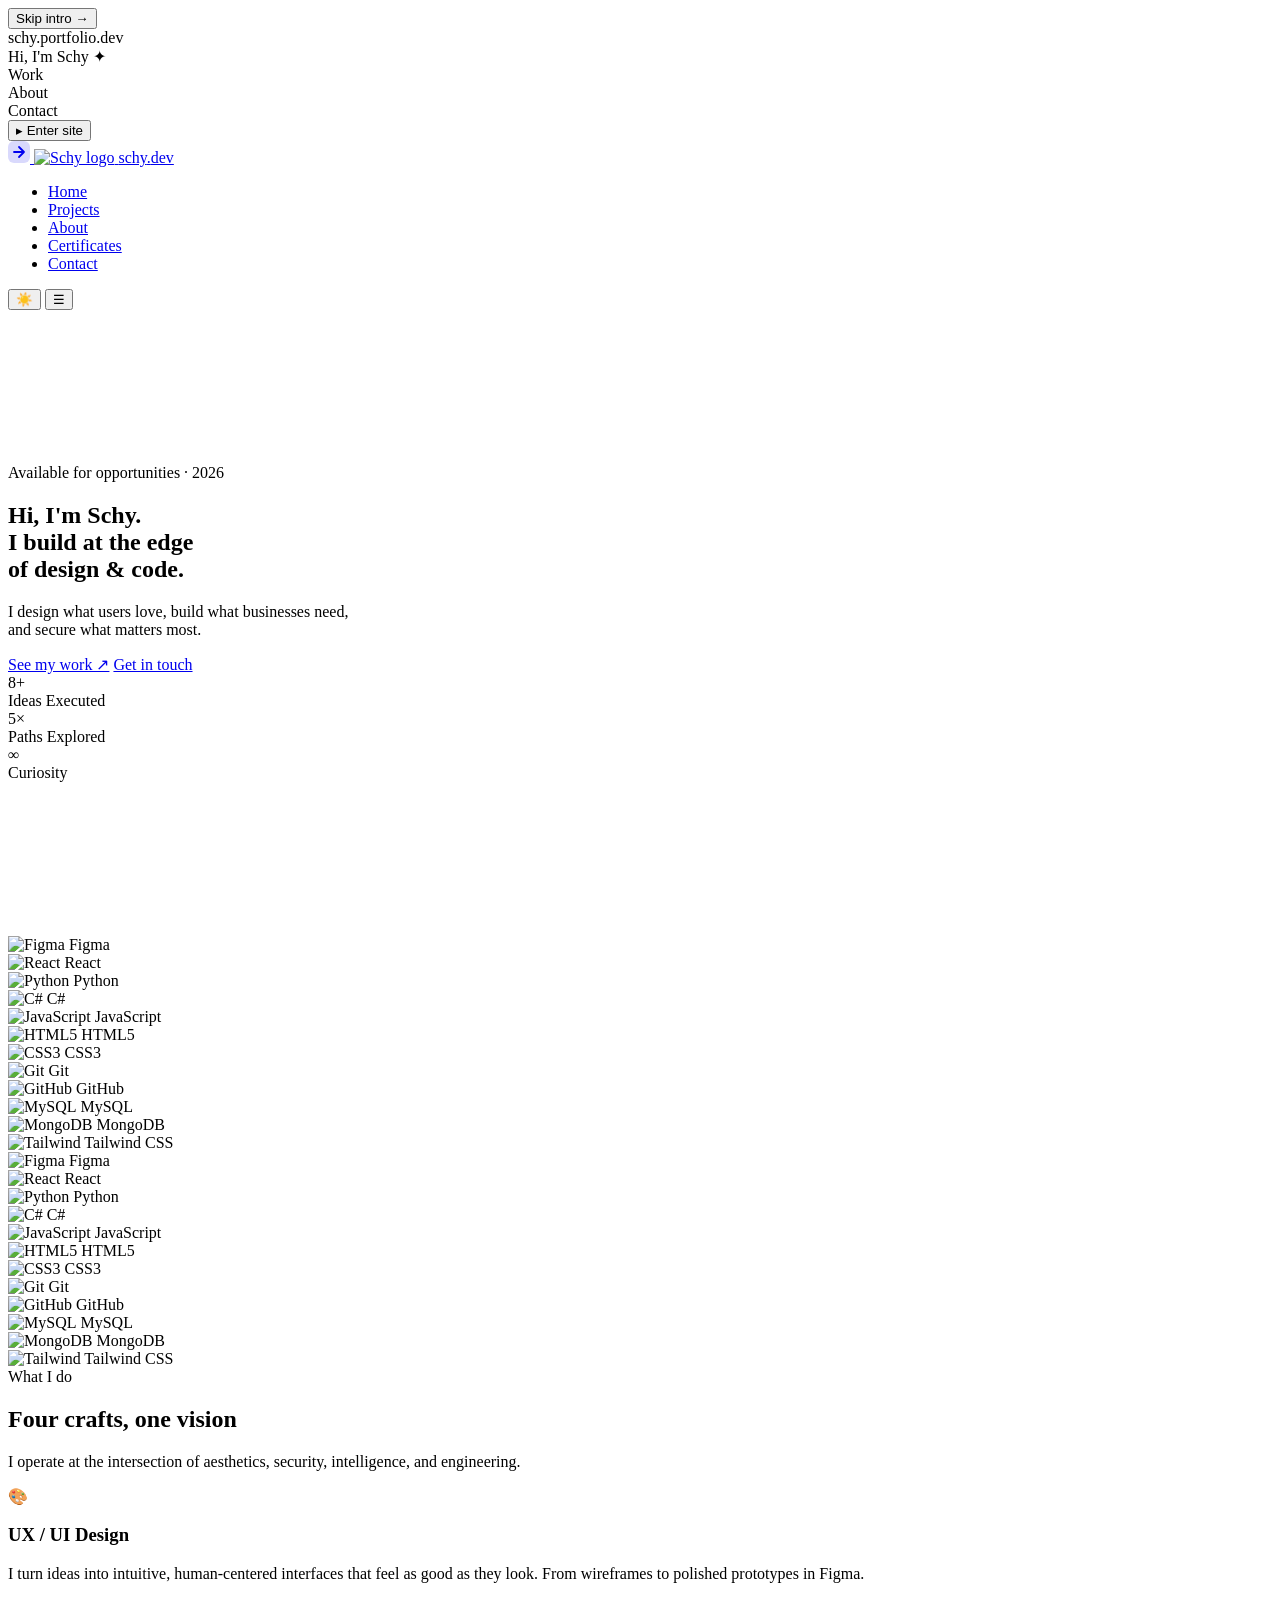
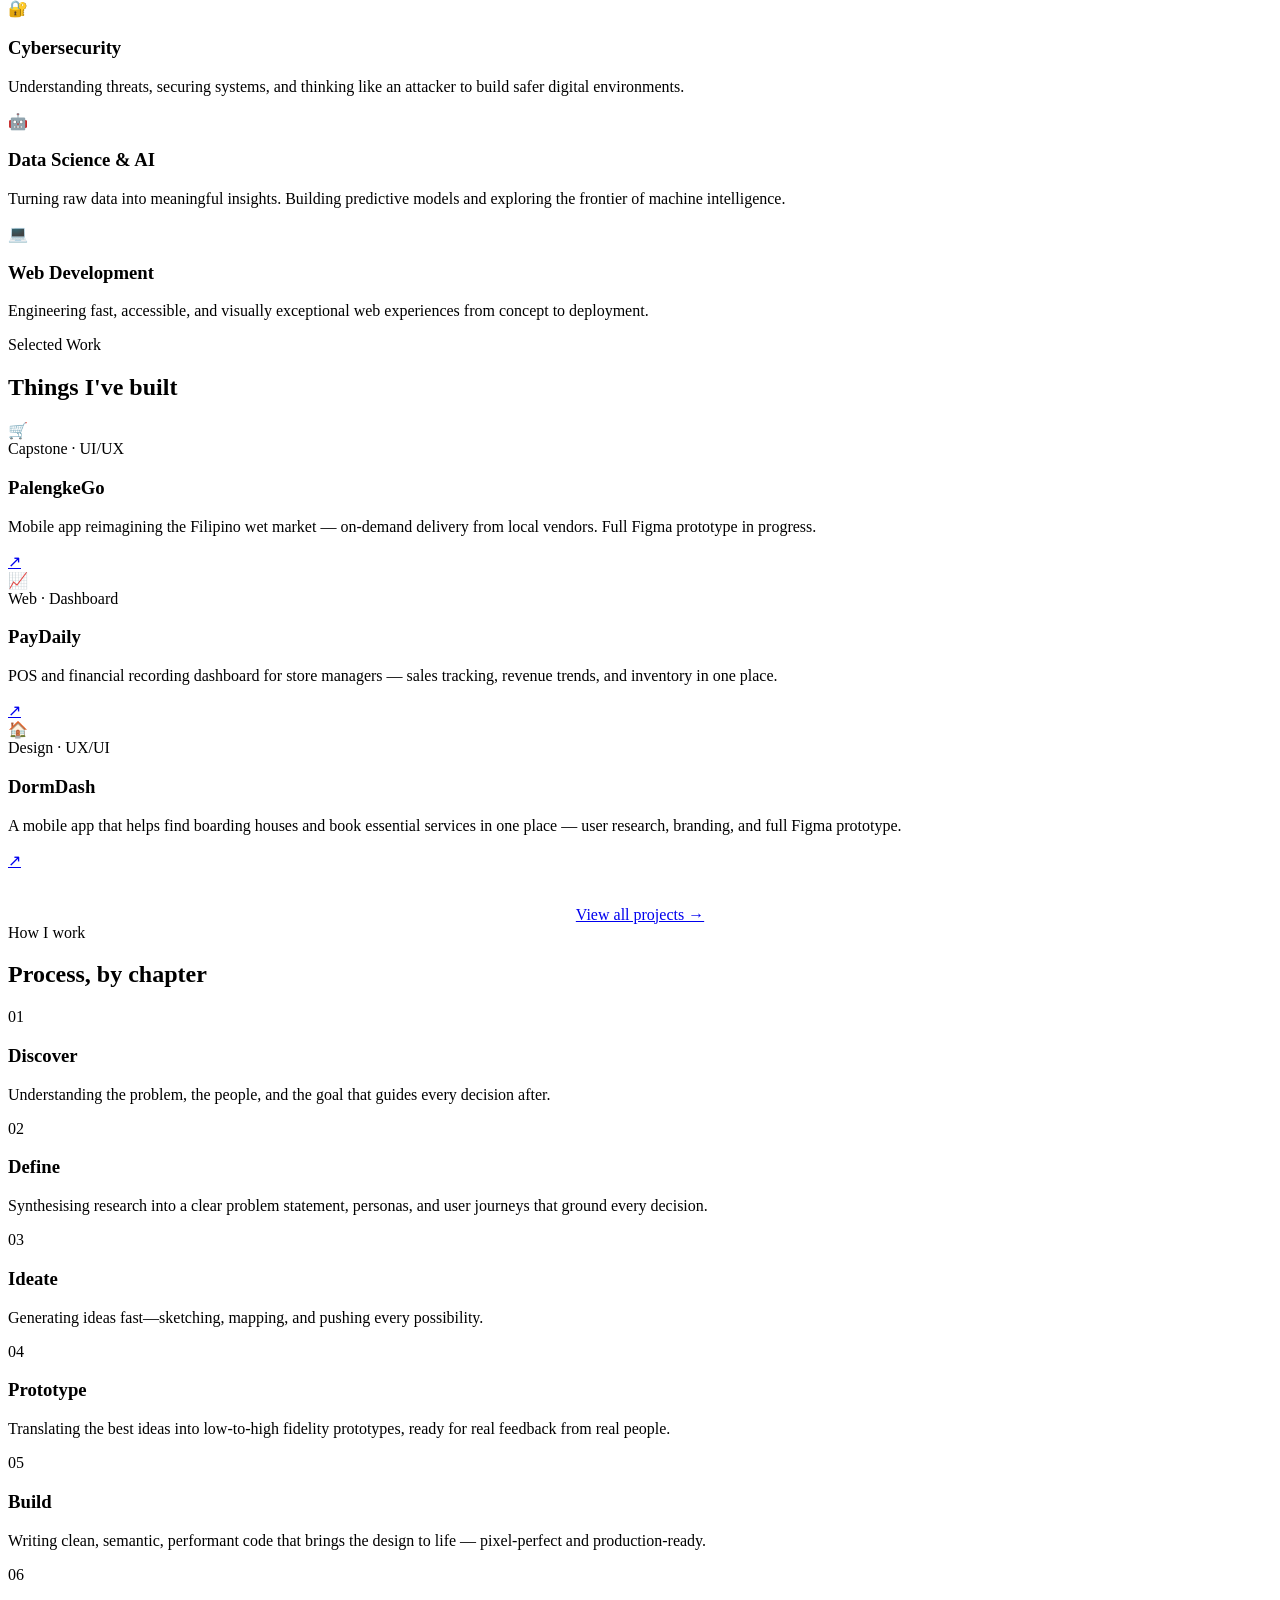
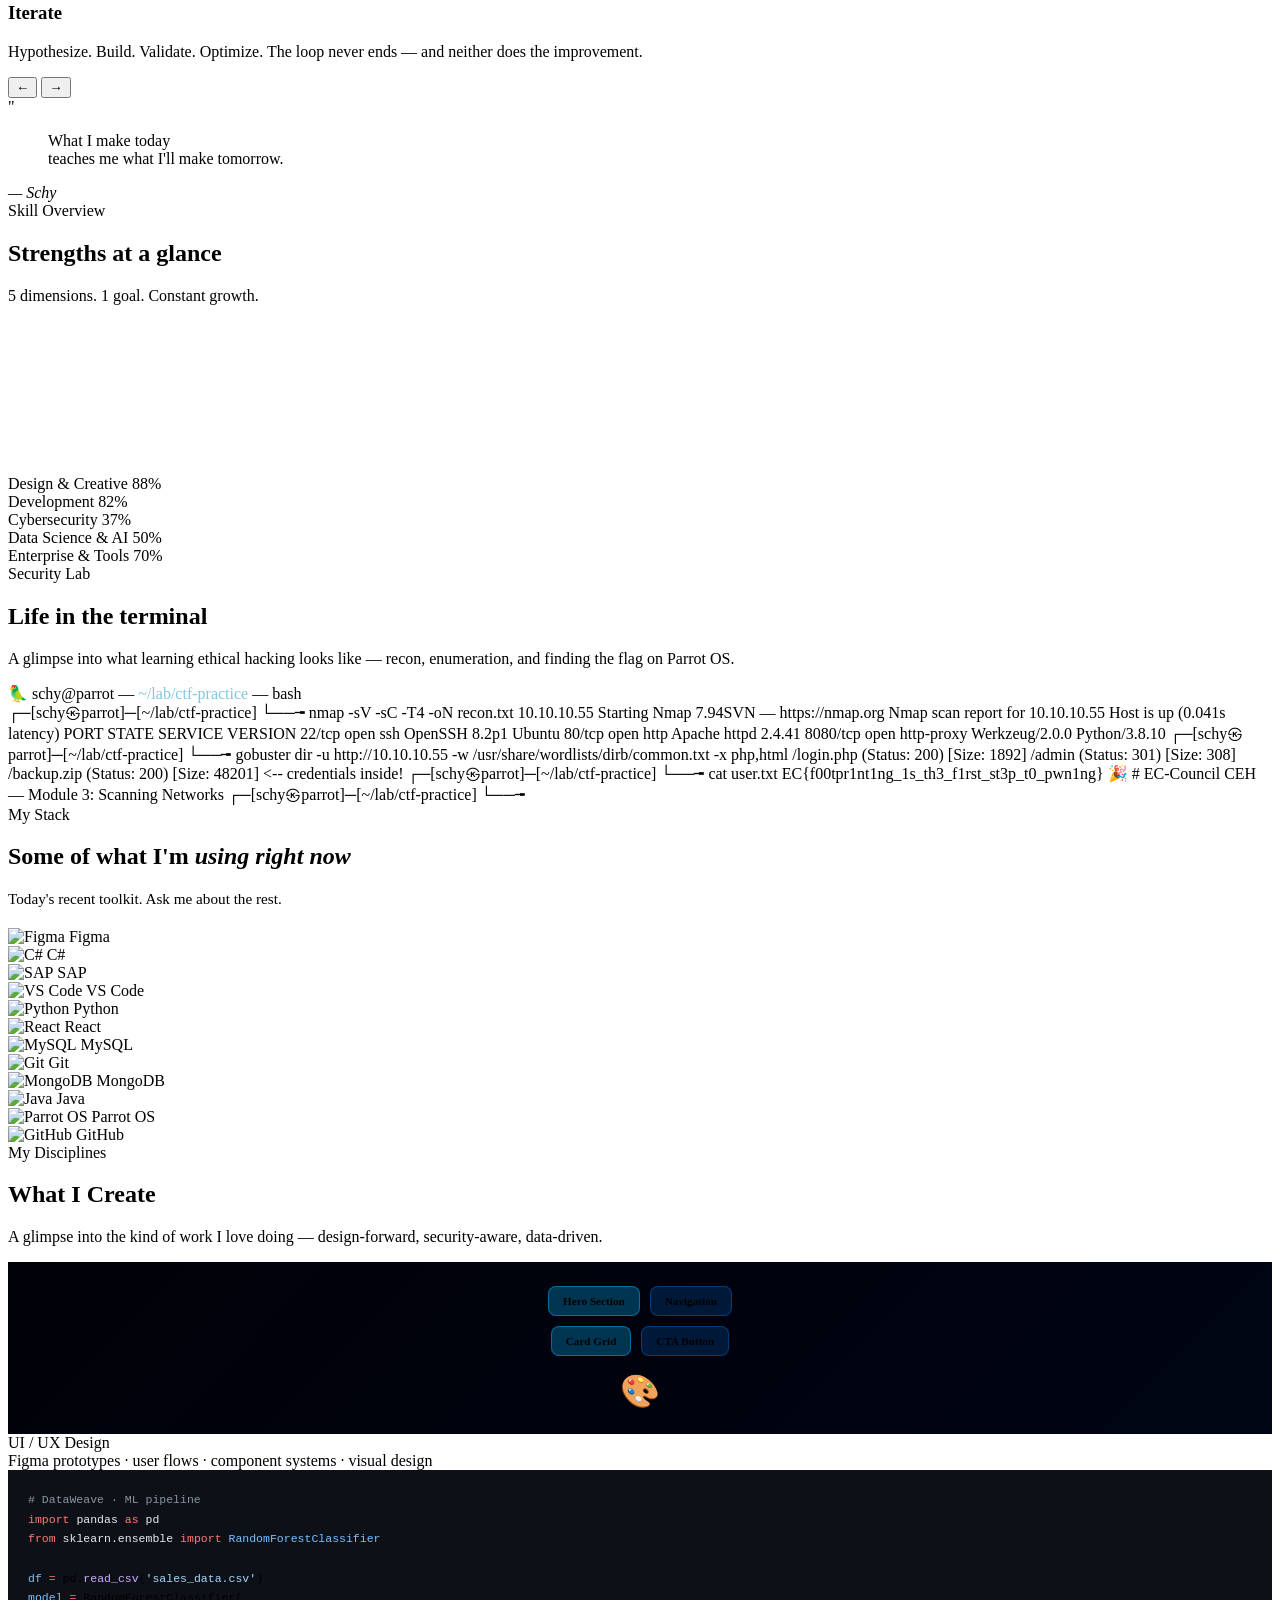
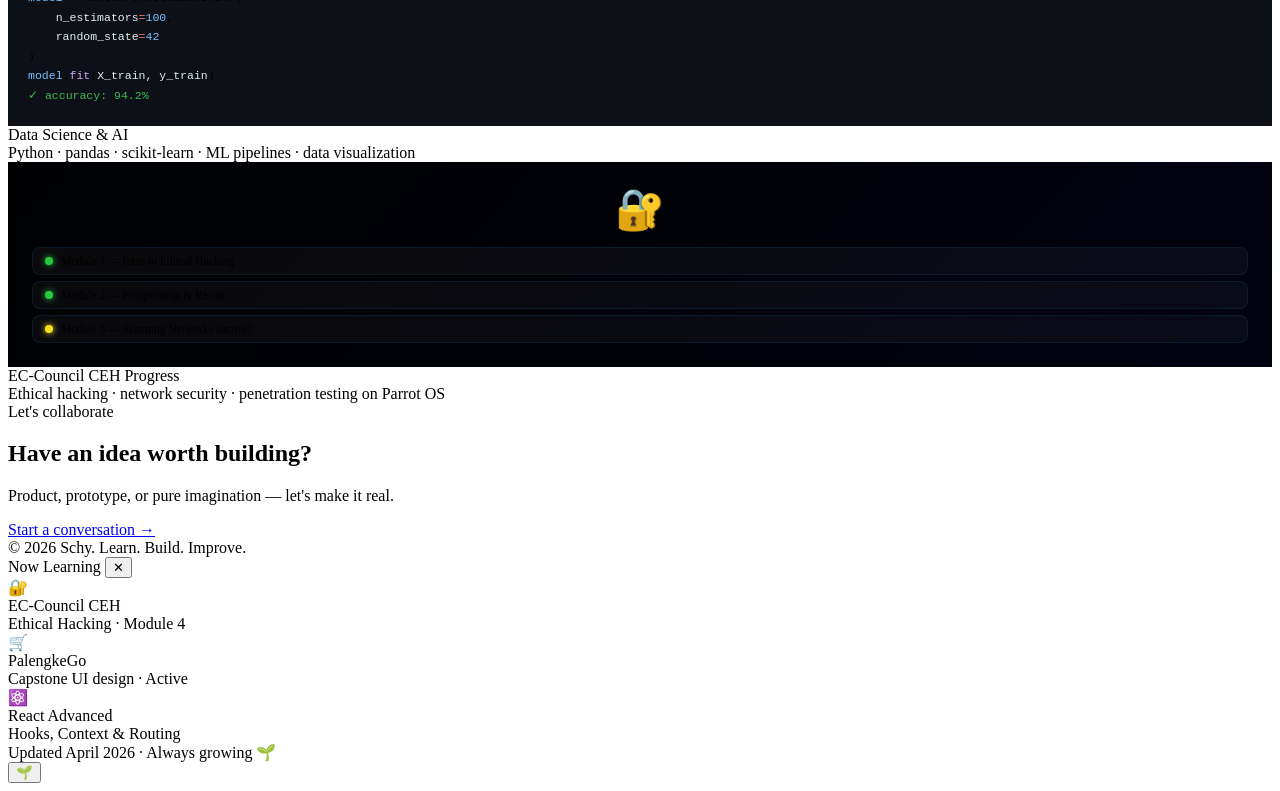
==== index.html @ bdf476da "brand-logo" ====
<!DOCTYPE html>
<html lang="en" data-theme="dark">
<head>
  <meta charset="UTF-8" />
  <meta name="viewport" content="width=device-width, initial-scale=1.0" />
    <link rel="icon" type="image/png" href="../assets/logo.png">
    <link rel="shortcut icon" href="../assets/logo.png">
  <title>Schy — Portfolio</title>
  <meta name="description" content="Hi, I'm Schy — I build at the edge of design and code. UX/UI, Cybersecurity, Data Science, Web Development." />
  <link rel="stylesheet" href="css/main.css" />
  <link rel="stylesheet" href="css/home.css" />
  <link rel="stylesheet" href="css/enhancements.css" />
</head>
<body>

<!-- ── CUSTOM CURSOR ─────────────────────────────────────────────────── -->
<div id="cursor-orb"></div>
<div id="cursor-trail"></div>

<!-- ── PAGE TRANSITION ───────────────────────────────────────────────── -->
<div id="page-transition"></div>

<!-- ── AMBIENT ───────────────────────────────────────────────────────── -->
<div id="starfield"></div>
<div class="grid-bg"></div>
<div class="orb orb-1"></div>
<div class="orb orb-2"></div>
<div class="orb orb-3"></div>

<!-- ═══════════════════════════════════════════════════════════════════ -->
<!-- INTRO SCREEN — only shown on first load or when logo is clicked    -->
<!-- ═══════════════════════════════════════════════════════════════════ -->
<div id="intro-screen" aria-hidden="false" role="dialog" aria-label="Portfolio intro">

  <button id="skip-intro" data-cursor="hover">Skip intro →</button>

  <div class="laptop-wrap" id="laptop" data-cursor="hover" tabindex="0" role="button" aria-label="Click to enter portfolio">

    <div class="laptop-body">
      <div class="laptop-screen-wrap">
        <div class="screen-sweep"></div>
        <div class="laptop-screen">
          <div class="mini-browser">
            <div class="mini-chrome">
              <div class="chrome-dots">
                <div class="chrome-dot red"></div>
                <div class="chrome-dot yel"></div>
                <div class="chrome-dot grn"></div>
              </div>
              <div class="chrome-url">schy.portfolio.dev</div>
            </div>
            <div class="mini-content">
              <div class="mini-name">Hi, I'm <span>Schy</span> ✦</div>
              <div class="mini-nav-pills">
                <div class="mini-pill">Work</div>
                <div class="mini-pill">About</div>
                <div class="mini-pill">Contact</div>
              </div>
              <button class="mini-enter-btn">▸ Enter site</button>
            </div>
          </div>
        </div>
      </div>
    </div>

    <div class="laptop-base"></div>
    <div class="laptop-stand"></div>
  </div>
</div>

<!-- ═══════════════════════════════════════════════════════════════════ -->
<!-- NAV                                                                 -->
<!-- ═══════════════════════════════════════════════════════════════════ -->
<nav>
  <!-- Logo — click triggers intro. Brand logo with image. -->
  <a href="index.html" class="nav-logo nav-logo-img" id="nav-logo-btn" aria-label="schy.dev — home" data-cursor="hover">
    <span class="logo-placeholder" aria-hidden="true">
      <span class="logo-ph-box">
        <svg width="22" height="22" viewBox="0 0 22 22" fill="none"><rect width="22" height="22" rx="6" fill="currentColor" opacity="0.15"/><path d="M6 11h10M11 6l5 5-5 5" stroke="currentColor" stroke-width="1.8" stroke-linecap="round" stroke-linejoin="round"/></svg>
        <img src="assets/logo.png" alt="Schy logo" class="logo-img">
      </span>
      <span class="logo-ph-text">schy<span class="logo-dot">.</span>dev</span>
    </span>
  </a>
  <ul class="nav-links">
    <!-- "Home" goes directly to home content, NOT through intro -->
    <li><a href="index.html" data-home-link>Home</a></li>
    <li><a href="pages/projects.html">Projects</a></li>
    <li><a href="pages/about.html">About</a></li>
    <li><a href="pages/certificates.html">Certificates</a></li>
    <li><a href="pages/contact.html">Contact</a></li>
  </ul>
  <div class="nav-actions">
    <button id="theme-toggle" data-cursor="hover" aria-label="Toggle theme">☀️</button>
    <button id="nav-toggle"   data-cursor="hover" aria-label="Menu">☰</button>
  </div>
</nav>

<!-- ═══════════════════════════════════════════════════════════════════ -->
<!-- HOME PAGE                                                           -->
<!-- ═══════════════════════════════════════════════════════════════════ -->
<div id="home-page" class="page">

  <!-- ── HERO ─────────────────────────────────────────────────────── -->
  <section class="hero">
    <div class="hero-video-wrap">
      <video id="hero-video" autoplay loop muted playsinline>
        <!-- Add your video: <source src="assets/hero-bg.mp4" type="video/mp4"> -->
      </video>
      <div class="hero-video-overlay"></div>
    </div>

    <div class="container">
      <div class="hero-inner">
        <div class="hero-left">
          <div class="hero-pill reveal">
            <span class="pill"><span class="dot"></span>Available for opportunities · 2026</span>
          </div>

          <h1 class="hero-title reveal" data-delay="1">
            Hi, I'm Schy.<br>I build at the edge<br>of design &amp; code.
          </h1>

          <p class="hero-sub reveal" data-delay="2">
            I design what users love, build what businesses need,<br>
            and secure what matters most.
          </p>

          <div class="hero-ctas reveal" data-delay="3">
            <a href="pages/projects.html" class="btn btn-primary" data-cursor="hover">See my work ↗</a>
            <a href="pages/contact.html"  class="btn btn-glass"   data-cursor="hover">Get in touch</a>
          </div>

          <div class="hero-stats reveal" data-delay="4">
            <div class="hero-stat">
              <div class="hero-stat-n">8+</div>
              <div class="hero-stat-l">Ideas Executed</div>
            </div>
            <div class="hero-stat">
              <div class="hero-stat-n">5×</div>
              <div class="hero-stat-l">Paths Explored</div>
            </div>
            <div class="hero-stat">
              <div class="hero-stat-n">∞</div>
              <div class="hero-stat-l">Curiosity</div>
            </div>
          </div>
        </div>

        <div class="reveal" data-delay="2">
          <canvas id="constellation-canvas" aria-label="Interactive tech constellation"></canvas>
        </div>
      </div>
    </div>
  </section>

  <!-- ── MARQUEE ───────────────────────────────────────────────────── -->
  <div class="marquee-wrap reveal">
    <div class="marquee-track" aria-hidden="true">
      <!-- Set 1 — real brand logos via Simple Icons CDN colors + SVG paths -->
      <div class="marquee-item"><img class="mi-logo" src="https://cdn.simpleicons.org/figma/F24E1E" alt="Figma"> Figma</div>
      <div class="marquee-item"><img class="mi-logo" src="https://cdn.simpleicons.org/react/61DAFB" alt="React"> React</div>
      <div class="marquee-item"><img class="mi-logo" src="https://cdn.simpleicons.org/python/3776AB" alt="Python"> Python</div>
      <div class="marquee-item"><img class="mi-logo" src="https://img.itch.zone/aW1nLzIwNzMzMjkucG5n/original/GfpM24.png" alt="C#"> C#</div>
      <div class="marquee-item"><img class="mi-logo" src="https://cdn.simpleicons.org/javascript/F7DF1E" alt="JavaScript"> JavaScript</div>
      <div class="marquee-item"><img class="mi-logo" src="https://cdn.simpleicons.org/html5/E34F26" alt="HTML5"> HTML5</div>
      <div class="marquee-item"><img class="mi-logo" src="https://cdn.simpleicons.org/css/1572B6" alt="CSS3"> CSS3</div>
      <div class="marquee-item"><img class="mi-logo" src="https://cdn.simpleicons.org/git/F05032" alt="Git"> Git</div>
      <div class="marquee-item"><img class="mi-logo" src="https://cdn.simpleicons.org/github/ffffff" alt="GitHub"> GitHub</div>
      <div class="marquee-item"><img class="mi-logo" src="https://cdn.simpleicons.org/mysql/4479A1" alt="MySQL"> MySQL</div>
      <div class="marquee-item"><img class="mi-logo" src="https://cdn.simpleicons.org/mongodb/47A248" alt="MongoDB"> MongoDB</div>
      <div class="marquee-item"><img class="mi-logo" src="https://cdn.simpleicons.org/tailwindcss/06B6D4" alt="Tailwind"> Tailwind CSS</div>
      <!-- Set 2 — duplicate for seamless loop -->
      <div class="marquee-item"><img class="mi-logo" src="https://cdn.simpleicons.org/figma/F24E1E" alt="Figma"> Figma</div>
      <div class="marquee-item"><img class="mi-logo" src="https://cdn.simpleicons.org/react/61DAFB" alt="React"> React</div>
      <div class="marquee-item"><img class="mi-logo" src="https://cdn.simpleicons.org/python/3776AB" alt="Python"> Python</div>
      <div class="marquee-item"><img class="mi-logo" src="https://img.itch.zone/aW1nLzIwNzMzMjkucG5n/original/GfpM24.png" alt="C#"> C#</div>
      <div class="marquee-item"><img class="mi-logo" src="https://cdn.simpleicons.org/javascript/F7DF1E" alt="JavaScript"> JavaScript</div>
      <div class="marquee-item"><img class="mi-logo" src="https://cdn.simpleicons.org/html5/E34F26" alt="HTML5"> HTML5</div>
      <div class="marquee-item"><img class="mi-logo" src="https://cdn.simpleicons.org/css/1572B6" alt="CSS3"> CSS3</div>
      <div class="marquee-item"><img class="mi-logo" src="https://cdn.simpleicons.org/git/F05032" alt="Git"> Git</div>
      <div class="marquee-item"><img class="mi-logo" src="https://cdn.simpleicons.org/github/ffffff" alt="GitHub"> GitHub</div>
      <div class="marquee-item"><img class="mi-logo" src="https://cdn.simpleicons.org/mysql/4479A1" alt="MySQL"> MySQL</div>
      <div class="marquee-item"><img class="mi-logo" src="https://cdn.simpleicons.org/mongodb/47A248" alt="MongoDB"> MongoDB</div>
      <div class="marquee-item"><img class="mi-logo" src="https://cdn.simpleicons.org/tailwindcss/06B6D4" alt="Tailwind"> Tailwind CSS</div>
    </div>
  </div>

  <!-- ── FOUR CRAFTS ───────────────────────────────────────────────── -->
  <section>
    <div class="container">
      <span class="section-label reveal">What I do</span>
      <h2 class="section-title reveal" data-delay="1">Four crafts, one vision</h2>
      <p class="section-subtitle reveal" data-delay="2">I operate at the intersection of aesthetics, security, intelligence, and engineering.</p>

      <div class="crafts-grid">
        <div class="craft-card glass tilt-card reveal" data-delay="1">
          <span class="craft-icon">🎨</span>
          <h3 class="craft-title">UX / UI Design</h3>
          <p class="craft-desc">I turn ideas into intuitive, human-centered interfaces that feel as good as they look. From wireframes to polished prototypes in Figma.</p>
          <div class="craft-glow"></div>
        </div>
        <div class="craft-card glass tilt-card reveal" data-delay="2">
          <span class="craft-icon">🔐</span>
          <h3 class="craft-title">Cybersecurity</h3>
          <p class="craft-desc">Understanding threats, securing systems, and thinking like an attacker to build safer digital environments.</p>
          <div class="craft-glow"></div>
        </div>
        <div class="craft-card glass tilt-card reveal" data-delay="3">
          <span class="craft-icon">🤖</span>
          <h3 class="craft-title">Data Science &amp; AI</h3>
          <p class="craft-desc">Turning raw data into meaningful insights. Building predictive models and exploring the frontier of machine intelligence.</p>
          <div class="craft-glow"></div>
        </div>
        <div class="craft-card glass tilt-card reveal" data-delay="4">
          <span class="craft-icon">💻</span>
          <h3 class="craft-title">Web Development</h3>
          <p class="craft-desc">Engineering fast, accessible, and visually exceptional web experiences from concept to deployment.</p>
          <div class="craft-glow"></div>
        </div>
      </div>
    </div>
  </section>

  <!-- ── FEATURED PROJECTS STRIP ───────────────────────────────────── -->
  <section>
    <div class="container">
      <span class="section-label reveal">Selected Work</span>
      <h2 class="section-title reveal" data-delay="1">Things I've built</h2>
      <div class="featured-strip">
        <div class="featured-card glass reveal" data-delay="1">
          <div class="featured-num">🛒</div>
          <div class="featured-body">
            <div class="tag" style="margin-bottom:12px">Capstone · UI/UX</div>
            <h3>PalengkeGo</h3>
            <p>Mobile app reimagining the Filipino wet market — on-demand delivery from local vendors. Full Figma prototype in progress.</p>
          </div>
          <a href="pages/projects.html" class="featured-arrow" data-cursor="hover" aria-label="View PalengkeGo">↗</a>
        </div>
        <div class="featured-card glass reveal" data-delay="2">
          <div class="featured-num">📈</div>
          <div class="featured-body">
            <div class="tag" style="margin-bottom:12px">Web · Dashboard</div>
            <h3>PayDaily</h3>
            <p>POS and financial recording dashboard for store managers — sales tracking, revenue trends, and inventory in one place.</p>
          </div>
          <a href="pages/projects.html" class="featured-arrow" data-cursor="hover" aria-label="View PayDaily">↗</a>
        </div>
        <div class="featured-card glass reveal" data-delay="3">
          <div class="featured-num">🏠</div>
          <div class="featured-body">
            <div class="tag" style="margin-bottom:12px">Design · UX/UI</div>
            <h3>DormDash</h3>
            <p>A mobile app that helps find boarding houses and book essential services in one place — user research, branding, and full Figma prototype.</p>
          </div>
          <a href="pages/projects.html" class="featured-arrow" data-cursor="hover" aria-label="View DormDash">↗</a>
        </div>
      </div>
      <div style="text-align:center;margin-top:36px" class="reveal" data-delay="4">
        <a href="pages/projects.html" class="btn btn-glass" data-cursor="hover">View all projects →</a>
      </div>
    </div>
  </section>

  <!-- ── PROCESS CAROUSEL ──────────────────────────────────────────── -->
  <section class="process-section">
    <div class="container">
      <span class="section-label reveal">How I work</span>
      <h2 class="section-title reveal" data-delay="1">Process, by chapter</h2>

      <div class="process-carousel reveal" data-delay="2">
        <div class="process-track">
          <div class="process-card glass">
            <div class="process-num">01</div>
            <h3 class="process-title">Discover</h3>
            <p class="process-desc"> Understanding the problem, the people, and the goal that guides every decision after. </p>
          </div>
          <div class="process-card glass">
            <div class="process-num">02</div>
            <h3 class="process-title">Define</h3>
            <p class="process-desc">Synthesising research into a clear problem statement, personas, and user journeys that ground every decision.</p>
          </div>
          <div class="process-card glass">
            <div class="process-num">03</div>
            <h3 class="process-title">Ideate</h3>
            <p class="process-desc">Generating ideas fast—sketching, mapping, and pushing every possibility.</p>
          </div>
          <div class="process-card glass">
            <div class="process-num">04</div>
            <h3 class="process-title">Prototype</h3>
            <p class="process-desc">Translating the best ideas into low-to-high fidelity prototypes, ready for real feedback from real people.</p>
          </div>
          <div class="process-card glass">
            <div class="process-num">05</div>
            <h3 class="process-title">Build</h3>
            <p class="process-desc">Writing clean, semantic, performant code that brings the design to life — pixel-perfect and production-ready.</p>
          </div>
          <div class="process-card glass">
            <div class="process-num">06</div>
            <h3 class="process-title">Iterate</h3>
            <p class="process-desc">Hypothesize. Build. Validate. Optimize. The loop never ends — and neither does the improvement.</p>
          </div>
        </div>
      </div>

      <div class="process-controls reveal" data-delay="3">
        <button class="process-btn prev" data-cursor="hover" aria-label="Previous">←</button>
        <button class="process-btn next" data-cursor="hover" aria-label="Next">→</button>
      </div>
    </div>
  </section>

  <!-- ── TESTIMONIAL / QUOTE ────────────────────────────────────────── -->
  <section>
    <div class="container">
      <div class="quote-block glass reveal">
        <div class="quote-mark">"</div>
        <blockquote>
          What I make today<br>teaches me what I'll make tomorrow.
        </blockquote>
        <cite>— Schy</cite>
      </div>
    </div>
  </section>

  <!-- ══ A. SKILL RADAR CHART ════════════════════════════════════════ -->
  <section class="radar-section">
    <div class="container">
      <span class="section-label reveal">Skill Overview</span>
      <h2 class="section-title reveal" data-delay="1">Strengths at a glance</h2>
      <p class="section-subtitle reveal" data-delay="2">5 dimensions. 1 goal. Constant growth.</p>

      <div class="radar-wrap">
        <div class="radar-canvas-wrap reveal" data-delay="1">
          <canvas id="radar-canvas" aria-label="Skill radar chart"></canvas>
        </div>
        <div class="radar-legend reveal" data-delay="2">
          <div class="radar-legend-item">
            <span class="radar-dot" style="background:#a259ff"></span>
            <span class="radar-legend-label">Design &amp; Creative</span>
            <span class="radar-legend-pct">88%</span>
          </div>
          <div class="radar-legend-item">
            <span class="radar-dot" style="background:#5bc8ff"></span>
            <span class="radar-legend-label">Development</span>
            <span class="radar-legend-pct">82%</span>
          </div>
          <div class="radar-legend-item">
            <span class="radar-dot" style="background:#ff6b9d"></span>
            <span class="radar-legend-label">Cybersecurity</span>
            <span class="radar-legend-pct">37%</span>
          </div>
          <div class="radar-legend-item">
            <span class="radar-dot" style="background:#f7df1e"></span>
            <span class="radar-legend-label">Data Science &amp; AI</span>
            <span class="radar-legend-pct">50%</span>
          </div>
          <div class="radar-legend-item">
            <span class="radar-dot" style="background:#28c841"></span>
            <span class="radar-legend-label">Enterprise &amp; Tools</span>
            <span class="radar-legend-pct">70%</span>
          </div>
        </div>
      </div>
    </div>
  </section>

  <!-- ══ B. NOW LEARNING (floating card — always visible on home) ════ -->
  <!-- Floating card injected below, outside the flow -->

  <!-- ══ C. TERMINAL / CTF WINDOW — Parrot OS style ══════════════════ -->
  <section class="terminal-section">
    <div class="container">
      <span class="section-label reveal">Security Lab</span>
      <h2 class="section-title reveal" data-delay="1">Life in the terminal</h2>
      <p class="section-subtitle reveal" data-delay="2">A glimpse into what learning ethical hacking looks like — recon, enumeration, and finding the flag on Parrot OS.</p>

      <div class="terminal-wrap reveal" data-delay="2">
        <div class="terminal-bar parrot-bar">
          <div class="terminal-dots">
            <div class="terminal-dot r"></div>
            <div class="terminal-dot y"></div>
            <div class="terminal-dot g"></div>
          </div>
          <div class="terminal-title parrot-title">
            <span class="parrot-icon">🦜</span> schy@parrot — <span style="color:#7ec8e3">~/lab/ctf-practice</span> — bash
          </div>
        </div>
        <div class="terminal-body parrot-body">
          <span class="t-line typed"><span class="t-parrot-user">┌─[schy㉿parrot]─[~/lab/ctf-practice]</span></span>
          <span class="t-line typed"><span class="t-parrot-arrow">└──╼</span> <span class="t-cmd">nmap -sV -sC -T4 -oN recon.txt 10.10.10.55</span></span>
          <span class="t-blank typed"></span>
          <span class="t-line typed"><span class="t-out">Starting Nmap 7.94SVN — https://nmap.org</span></span>
          <span class="t-line typed"><span class="t-out">Nmap scan report for 10.10.10.55  Host is up (0.041s latency)</span></span>
          <span class="t-blank typed"></span>
          <span class="t-line typed"><span class="t-out">PORT     STATE  SERVICE   VERSION</span></span>
          <span class="t-line typed"><span class="t-success">22/tcp   open   ssh       OpenSSH 8.2p1 Ubuntu</span></span>
          <span class="t-line typed"><span class="t-success">80/tcp   open   http      Apache httpd 2.4.41</span></span>
          <span class="t-line typed"><span class="t-warn">8080/tcp open   http-proxy Werkzeug/2.0.0 Python/3.8.10</span></span>
          <span class="t-blank typed"></span>
          <span class="t-line typed"><span class="t-parrot-user">┌─[schy㉿parrot]─[~/lab/ctf-practice]</span></span>
          <span class="t-line typed"><span class="t-parrot-arrow">└──╼</span> <span class="t-cmd">gobuster dir -u http://10.10.10.55 -w /usr/share/wordlists/dirb/common.txt -x php,html</span></span>
          <span class="t-line typed"><span class="t-success">/login.php     (Status: 200) [Size: 1892]</span></span>
          <span class="t-line typed"><span class="t-success">/admin         (Status: 301) [Size: 308]</span></span>
          <span class="t-line typed"><span class="t-warn">/backup.zip    (Status: 200) [Size: 48201]  &lt;-- credentials inside!</span></span>
          <span class="t-blank typed"></span>
          <span class="t-line typed"><span class="t-parrot-user">┌─[schy㉿parrot]─[~/lab/ctf-practice]</span></span>
          <span class="t-line typed"><span class="t-parrot-arrow">└──╼</span> <span class="t-cmd">cat user.txt</span></span>
          <span class="t-line typed"><span class="t-flag">EC{f00tpr1nt1ng_1s_th3_f1rst_st3p_t0_pwn1ng} 🎉</span></span>
          <span class="t-blank typed"></span>
          <span class="t-line typed"><span class="t-dim"># EC-Council CEH — Module 3: Scanning Networks</span></span>
          <span class="t-line"><span class="t-parrot-user">┌─[schy㉿parrot]─[~/lab/ctf-practice]</span></span>
          <span class="t-line"><span class="t-parrot-arrow">└──╼</span> <span class="t-cursor"></span></span>
        </div>
      </div>
    </div>
  </section>

  <!-- ══ D. CURRENT TOOLS WIDGET ══════════════════════════════════════ -->
  <section class="tools-ticker-section">
    <div class="container">
      <div class="tools-ticker-inner">
        <div class="reveal">
          <span class="section-label">My Stack</span>
          <h2 class="section-title" style="margin-bottom:16px">Some of what I'm <em>using right now</em></h2>
          <p style="color:var(--fg-muted);font-size:0.95rem;line-height:1.7;max-width:380px">
            Today's  recent toolkit. Ask me about the rest.
          </p>
        </div>
        <div class="tools-ticker-grid reveal" data-delay="1">
          <!-- Top 4 active tools with real logos -->
          <div class="tool-chip active-tool" data-cursor="hover" title="Figma">
            <div class="tool-active-dot"></div>
            <span class="tool-chip-icon"><img src="https://cdn.simpleicons.org/figma/F24E1E" alt="Figma" style="width:28px;height:28px;object-fit:contain"></span>
            <span class="tool-chip-name">Figma</span>
          </div>
          <div class="tool-chip active-tool" data-cursor="hover" title="C#">
            <div class="tool-active-dot"></div>
            <span class="tool-chip-icon"><img src="https://img.itch.zone/aW1nLzIwNzMzMjkucG5n/original/GfpM24.png" alt="C#" style="width:28px;height:28px;object-fit:contain"></span>
            <span class="tool-chip-name">C#</span>
          </div>
          <div class="tool-chip active-tool" data-cursor="hover" title="SAP">
            <div class="tool-active-dot"></div>
            <span class="tool-chip-icon"><img src="https://cdn.simpleicons.org/sap/0FAAFF" alt="SAP" style="width:28px;height:28px;object-fit:contain"></span>
            <span class="tool-chip-name">SAP</span>
          </div>
          <div class="tool-chip active-tool" data-cursor="hover" title="VS Code">
            <div class="tool-active-dot"></div>
            <span class="tool-chip-icon"><img src="https://icons.veryicon.com/png/o/business/vscode-program-item-icon/vscode.png" alt="VS Code" style="width:28px;height:28px;object-fit:contain"></span>
            <span class="tool-chip-name">VS Code</span>
          </div>
          <!-- Other tools -->
          <div class="tool-chip" data-cursor="hover" title="Python">
            <span class="tool-chip-icon"><img src="https://cdn.simpleicons.org/python/3776AB" alt="Python" style="width:28px;height:28px;object-fit:contain"></span>
            <span class="tool-chip-name">Python</span>
          </div>
          <div class="tool-chip" data-cursor="hover" title="React">
            <span class="tool-chip-icon"><img src="https://cdn.simpleicons.org/react/61DAFB" alt="React" style="width:28px;height:28px;object-fit:contain"></span>
            <span class="tool-chip-name">React</span>
          </div>
          <div class="tool-chip" data-cursor="hover" title="MySQL">
            <span class="tool-chip-icon"><img src="https://cdn.simpleicons.org/mysql/4479A1" alt="MySQL" style="width:28px;height:28px;object-fit:contain"></span>
            <span class="tool-chip-name">MySQL</span>
          </div>
          <div class="tool-chip" data-cursor="hover" title="Git">
            <span class="tool-chip-icon"><img src="https://cdn.simpleicons.org/git/F05032" alt="Git" style="width:28px;height:28px;object-fit:contain"></span>
            <span class="tool-chip-name">Git</span>
          </div>
          <div class="tool-chip" data-cursor="hover" title="MongoDB">
            <span class="tool-chip-icon"><img src="https://cdn.simpleicons.org/mongodb/47A248" alt="MongoDB" style="width:28px;height:28px;object-fit:contain"></span>
            <span class="tool-chip-name">MongoDB</span>
          </div>
          <div class="tool-chip" data-cursor="hover" title="Java">
            <span class="tool-chip-icon"><img src="https://static.vecteezy.com/system/resources/previews/022/100/214/original/java-logo-transparent-free-png.png" alt="Java" style="width:28px;height:28px;object-fit:contain"></span>
            <span class="tool-chip-name">Java</span>
          </div>
          <div class="tool-chip" data-cursor="hover" title="Parrot OS">
            <span class="tool-chip-icon"><img src="https://cdn.simpleicons.org/parrotsecurity/15E0ED" alt="Parrot OS" style="width:28px;height:28px;object-fit:contain"></span>
            <span class="tool-chip-name">Parrot OS</span>
          </div>
          <div class="tool-chip" data-cursor="hover" title="GitHub">
            <span class="tool-chip-icon"><img src="https://cdn.simpleicons.org/github/ffffff" alt="GitHub" style="width:28px;height:28px;object-fit:contain"></span>
            <span class="tool-chip-name">GitHub</span>
          </div>
        </div>
      </div>
    </div>
  </section>

  <!-- ══ F. PLAYGROUND — replaced with skills showcase cards ══════════ -->
  <section class="playground-section">
    <div class="container">
      <span class="section-label reveal">My Disciplines</span>
      <h2 class="section-title reveal" data-delay="1">What I Create</h2>
      <p class="section-subtitle reveal" data-delay="2">A glimpse into the kind of work I love doing — design-forward, security-aware, data-driven.</p>

      <div class="playground-grid">

        <!-- Card 1: UI/UX Design preview -->
        <div class="play-card glass reveal" data-delay="1">
          <div class="play-card-canvas" style="background: linear-gradient(135deg, oklch(0.08 0.03 270), oklch(0.12 0.04 250)); display:flex; align-items:center; justify-content:center; flex-direction:column; gap:12px; padding:24px;">
            <div style="display:flex;gap:10px;flex-wrap:wrap;justify-content:center;max-width:200px">
              <div style="background:oklch(0.68 0.18 230/0.3);border:1px solid oklch(0.68 0.18 230/0.5);border-radius:8px;padding:8px 14px;font-size:0.7rem;color:var(--accent);font-weight:600">Hero Section</div>
              <div style="background:oklch(0.55 0.20 250/0.2);border:1px solid oklch(0.55 0.20 250/0.4);border-radius:8px;padding:8px 14px;font-size:0.7rem;color:var(--primary);font-weight:600">Navigation</div>
              <div style="background:oklch(0.68 0.18 230/0.3);border:1px solid oklch(0.68 0.18 230/0.5);border-radius:8px;padding:8px 14px;font-size:0.7rem;color:var(--accent);font-weight:600">Card Grid</div>
              <div style="background:oklch(0.55 0.20 250/0.2);border:1px solid oklch(0.55 0.20 250/0.4);border-radius:8px;padding:8px 14px;font-size:0.7rem;color:var(--primary);font-weight:600">CTA Button</div>
            </div>
            <div style="font-size:2rem;margin-top:4px">🎨</div>
          </div>
          <div class="play-card-footer">
            <div class="play-card-title">UI / UX Design</div>
            <div class="play-card-desc">Figma prototypes · user flows · component systems · visual design</div>
          </div>
        </div>

        <!-- Card 2: Data / Code snippet -->
        <div class="play-card glass reveal" data-delay="2">
          <div class="play-card-canvas" style="background:#0d1117; font-family:'Courier New',monospace; font-size:0.72rem; line-height:1.7; padding:20px; overflow:hidden; align-items:flex-start; justify-content:flex-start;">
            <div style="color:#8b949e"># DataWeave · ML pipeline</div>
            <div><span style="color:#ff7b72">import</span> <span style="color:#e6edf3">pandas</span> <span style="color:#ff7b72">as</span> <span style="color:#e6edf3">pd</span></div>
            <div><span style="color:#ff7b72">from</span> <span style="color:#e6edf3">sklearn.ensemble</span> <span style="color:#ff7b72">import</span> <span style="color:#79c0ff">RandomForestClassifier</span></div>
            <div style="color:#8b949e">&nbsp;</div>
            <div><span style="color:#79c0ff">df</span> <span style="color:#ff7b72">=</span> pd.<span style="color:#d2a8ff">read_csv</span>(<span style="color:#a5d6ff">'sales_data.csv'</span>)</div>
            <div><span style="color:#79c0ff">model</span> <span style="color:#ff7b72">=</span> RandomForestClassifier(</div>
            <div>&nbsp;&nbsp;&nbsp;&nbsp;<span style="color:#e6edf3">n_estimators</span><span style="color:#ff7b72">=</span><span style="color:#79c0ff">100</span>,</div>
            <div>&nbsp;&nbsp;&nbsp;&nbsp;<span style="color:#e6edf3">random_state</span><span style="color:#ff7b72">=</span><span style="color:#79c0ff">42</span></div>
            <div>)</div>
            <div><span style="color:#79c0ff">model</span>.<span style="color:#d2a8ff">fit</span>(<span style="color:#e6edf3">X_train, y_train</span>)</div>
            <div style="color:#3fb950">✓ accuracy: 94.2%</div>
          </div>
          <div class="play-card-footer">
            <div class="play-card-title">Data Science &amp; AI</div>
            <div class="play-card-desc">Python · pandas · scikit-learn · ML pipelines · data visualization</div>
          </div>
        </div>

        <!-- Card 3: Security / CTF badge wall -->
        <div class="play-card glass reveal" data-delay="3">
          <div class="play-card-canvas" style="background: linear-gradient(135deg, oklch(0.06 0.02 250), oklch(0.10 0.04 270)); display:flex; flex-direction:column; align-items:center; justify-content:center; gap:14px; padding:24px;">
            <div style="font-size:2.5rem">🔐</div>
            <div style="display:flex;flex-direction:column;gap:6px;width:100%">
              <div style="display:flex;align-items:center;gap:8px;background:oklch(1 0 0/0.04);border:1px solid oklch(0.28 0.06 250/0.5);border-radius:8px;padding:7px 12px;">
                <span style="width:8px;height:8px;border-radius:50%;background:#28c841;box-shadow:0 0 6px #28c841;flex-shrink:0"></span>
                <span style="font-size:0.72rem;color:var(--fg-muted)">Module 1 — Intro to Ethical Hacking</span>
              </div>
              <div style="display:flex;align-items:center;gap:8px;background:oklch(1 0 0/0.04);border:1px solid oklch(0.28 0.06 250/0.5);border-radius:8px;padding:7px 12px;">
                <span style="width:8px;height:8px;border-radius:50%;background:#28c841;box-shadow:0 0 6px #28c841;flex-shrink:0"></span>
                <span style="font-size:0.72rem;color:var(--fg-muted)">Module 2 — Footprinting &amp; Recon</span>
              </div>
              <div style="display:flex;align-items:center;gap:8px;background:oklch(1 0 0/0.04);border:1px solid oklch(0.28 0.06 250/0.5);border-radius:8px;padding:7px 12px;">
                <span style="width:8px;height:8px;border-radius:50%;background:#f7df1e;box-shadow:0 0 6px #f7df1e;flex-shrink:0"></span>
                <span style="font-size:0.72rem;color:var(--fg-muted)">Module 3 — Scanning Networks <em>(active)</em></span>
              </div>
            </div>
          </div>
          <div class="play-card-footer">
            <div class="play-card-title">EC-Council CEH Progress</div>
            <div class="play-card-desc">Ethical hacking · network security · penetration testing on Parrot OS</div>
          </div>
        </div>

      </div>
    </div>
  </section>

  <!-- ══ CTA BAND ══════════════════════════════════════════════════════ -->
  <section class="cta-band">
    <div class="cta-orb cta-orb-1" data-speed="0.2"></div>
    <div class="cta-orb cta-orb-2" data-speed="-0.15"></div>
    <div class="container">
      <span class="section-label reveal">Let's collaborate</span>
      <h2 class="reveal" data-delay="1">Have an idea worth building?</h2>
      <p class="reveal" data-delay="2">Product, prototype, or pure imagination — let's make it real.</p>
      <a href="pages/contact.html" class="btn btn-primary reveal" data-delay="3" data-cursor="hover">Start a conversation →</a>
    </div>
  </section>

</div><!-- /home-page -->

<!-- ── FOOTER ─────────────────────────────────────────────────────── -->
<footer>
  <div class="footer-inner">
    <span class="footer-copy">© 2026 Schy. Learn. Build. Improve.</span>
    <div class="footer-socials">
      <!-- SVG icons injected by social-icons.js based on aria-label -->
      <a href="https://github.com/Schylle" data-cursor="hover" aria-label="GitHub"   target="_blank" rel="noopener"></a>
      <a href="https://www.linkedin.com/in/schylle-palmero-869142360/?isSelfProfile=true" data-cursor="hover" aria-label="LinkedIn" target="_blank" rel="noopener"></a>
      <a href="https://wa.me/+639568949515" data-cursor="hover" aria-label="WhatsApp"  target="_blank" rel="noopener"></a>
      <a href="https://www.instagram.com/grvmpycxt/" data-cursor="hover" aria-label="Instagram" target="_blank" rel="noopener"></a>
    </div>
  </div>
</footer>

<!-- ══ B. NOW LEARNING — floating card ════════════════════════════════ -->
<div class="now-learning-card glass" id="now-learning-card" aria-label="Currently learning">
  <div class="now-learning-header">
    <span class="now-learning-label">Now Learning</span>
    <button class="now-learning-close" id="nl-close" aria-label="Dismiss">✕</button>
  </div>
  <div class="now-learning-items">
    <div class="now-learning-item">
      <div class="nli-icon">🔐</div>
      <div class="nli-text">
        <div class="nli-name">EC-Council CEH</div>
        <div class="nli-sub">Ethical Hacking · Module 4</div>
      </div>
    </div>
    <div class="now-learning-item">
      <div class="nli-icon">🛒</div>
      <div class="nli-text">
        <div class="nli-name">PalengkeGo</div>
        <div class="nli-sub">Capstone UI design · Active</div>
      </div>
    </div>
    <div class="now-learning-item">
      <div class="nli-icon">⚛️</div>
      <div class="nli-text">
        <div class="nli-name">React Advanced</div>
        <div class="nli-sub">Hooks, Context &amp; Routing</div>
      </div>
    </div>
  </div>
  <div class="now-learning-footer">Updated April 2026 · Always growing 🌱</div>
</div>
<button id="now-learning-show" aria-label="Show what I'm learning">🌱</button>

<script src="js/global.js"></script>
<script src="js/social-icons.js"></script>
<script src="js/home.js"></script>
<script src="js/enhancements.js"></script>
</body>
</html>
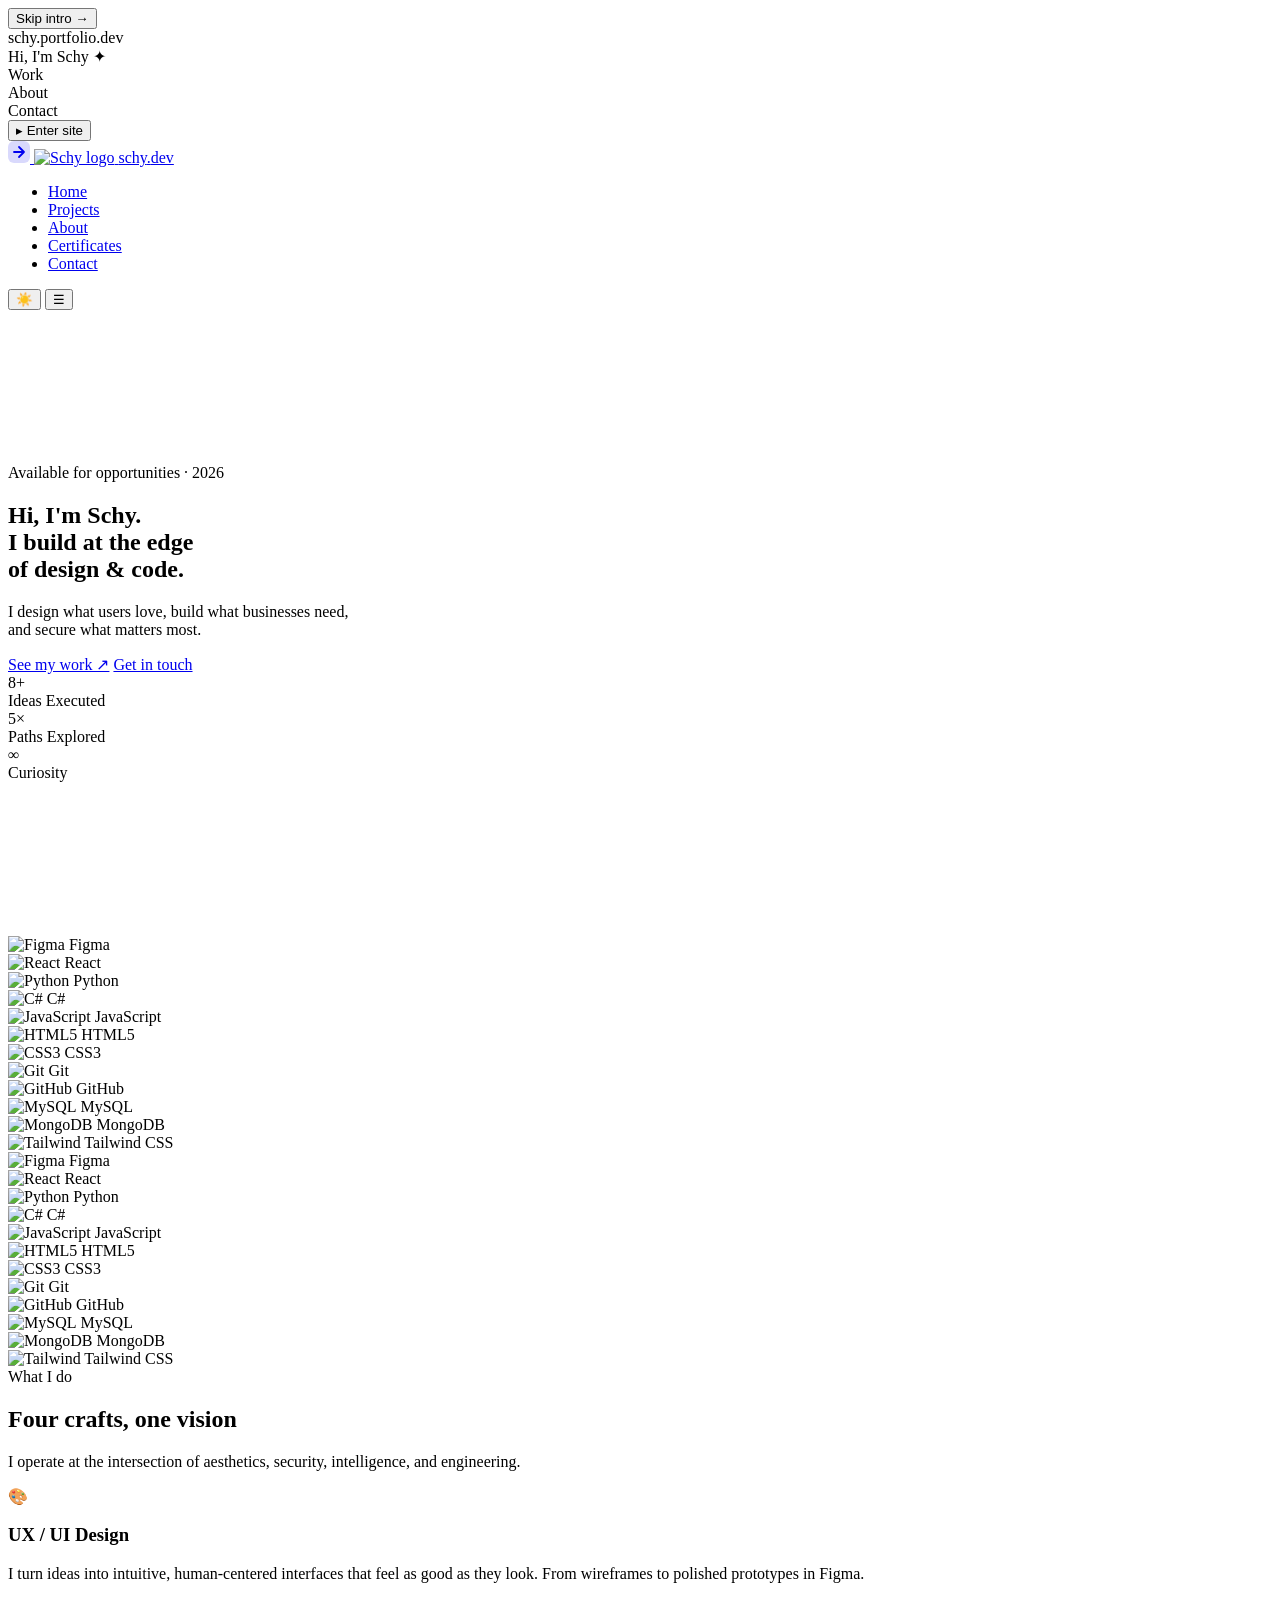
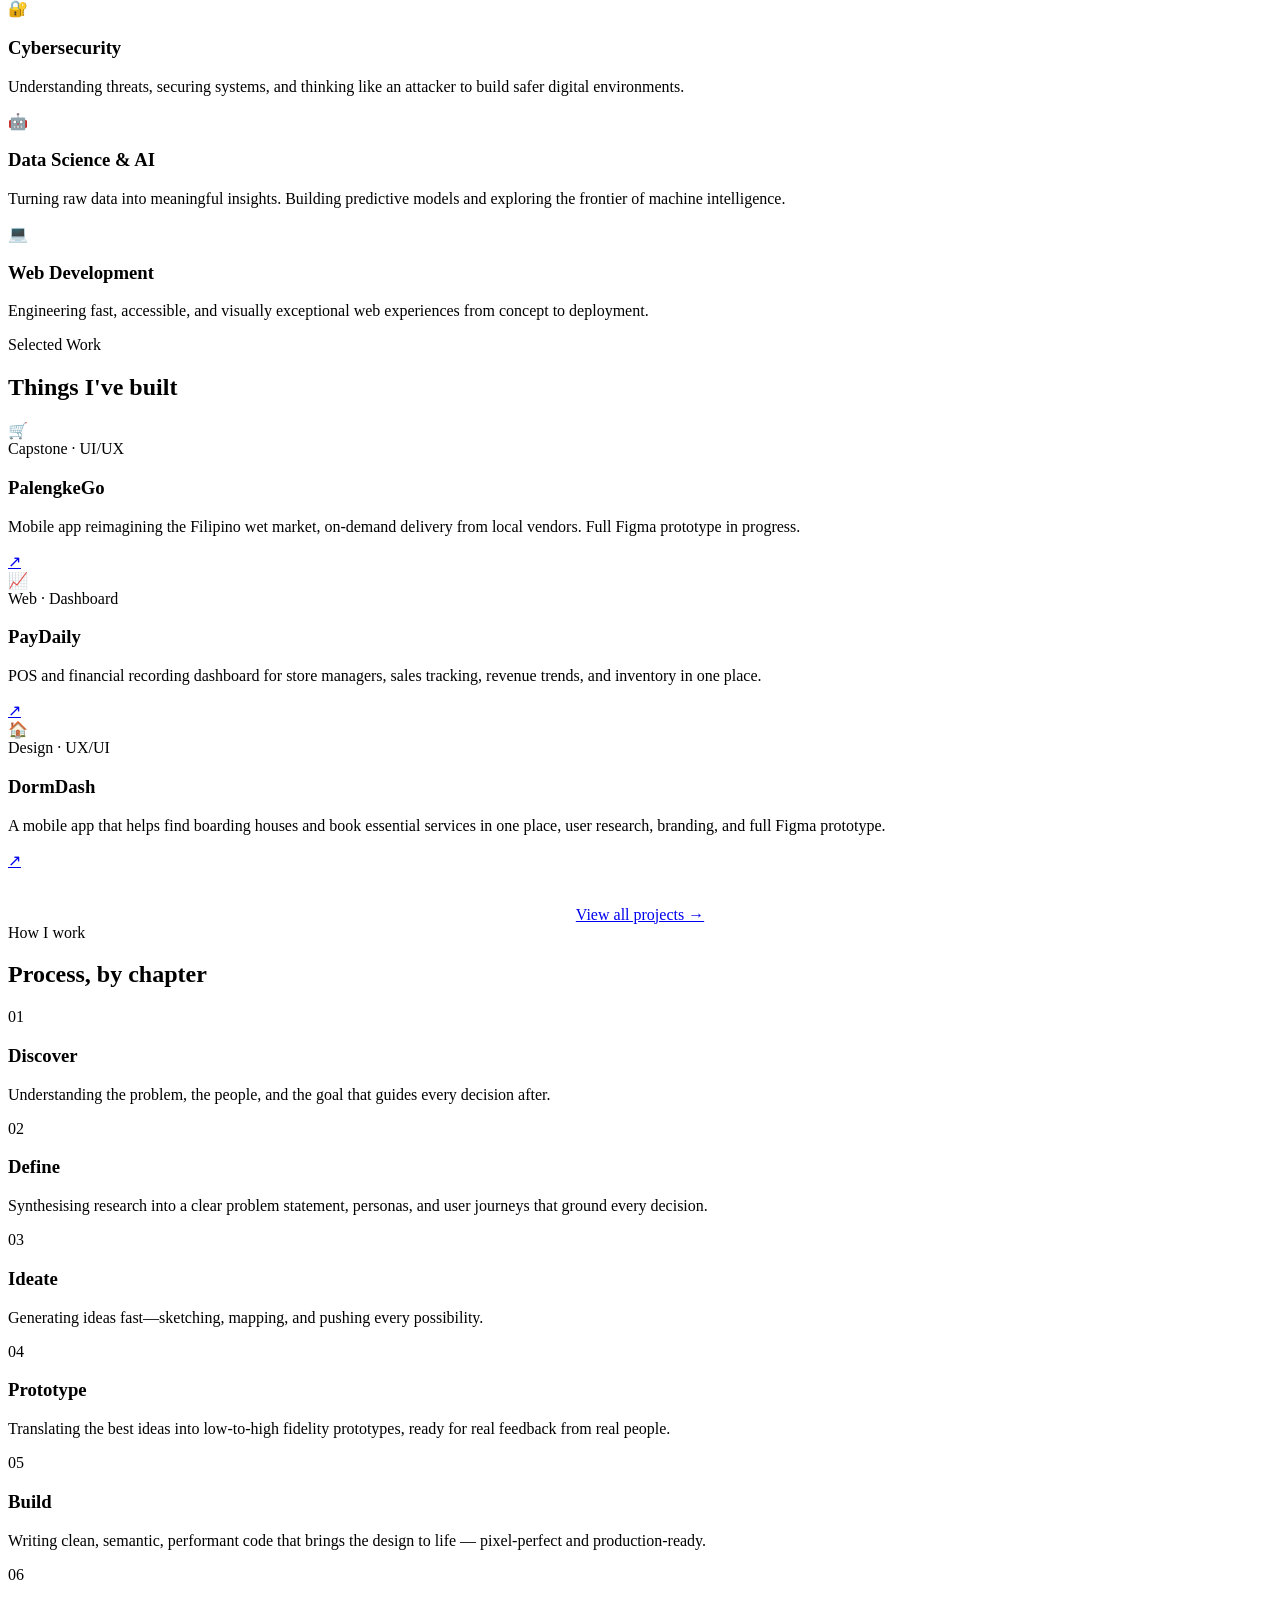
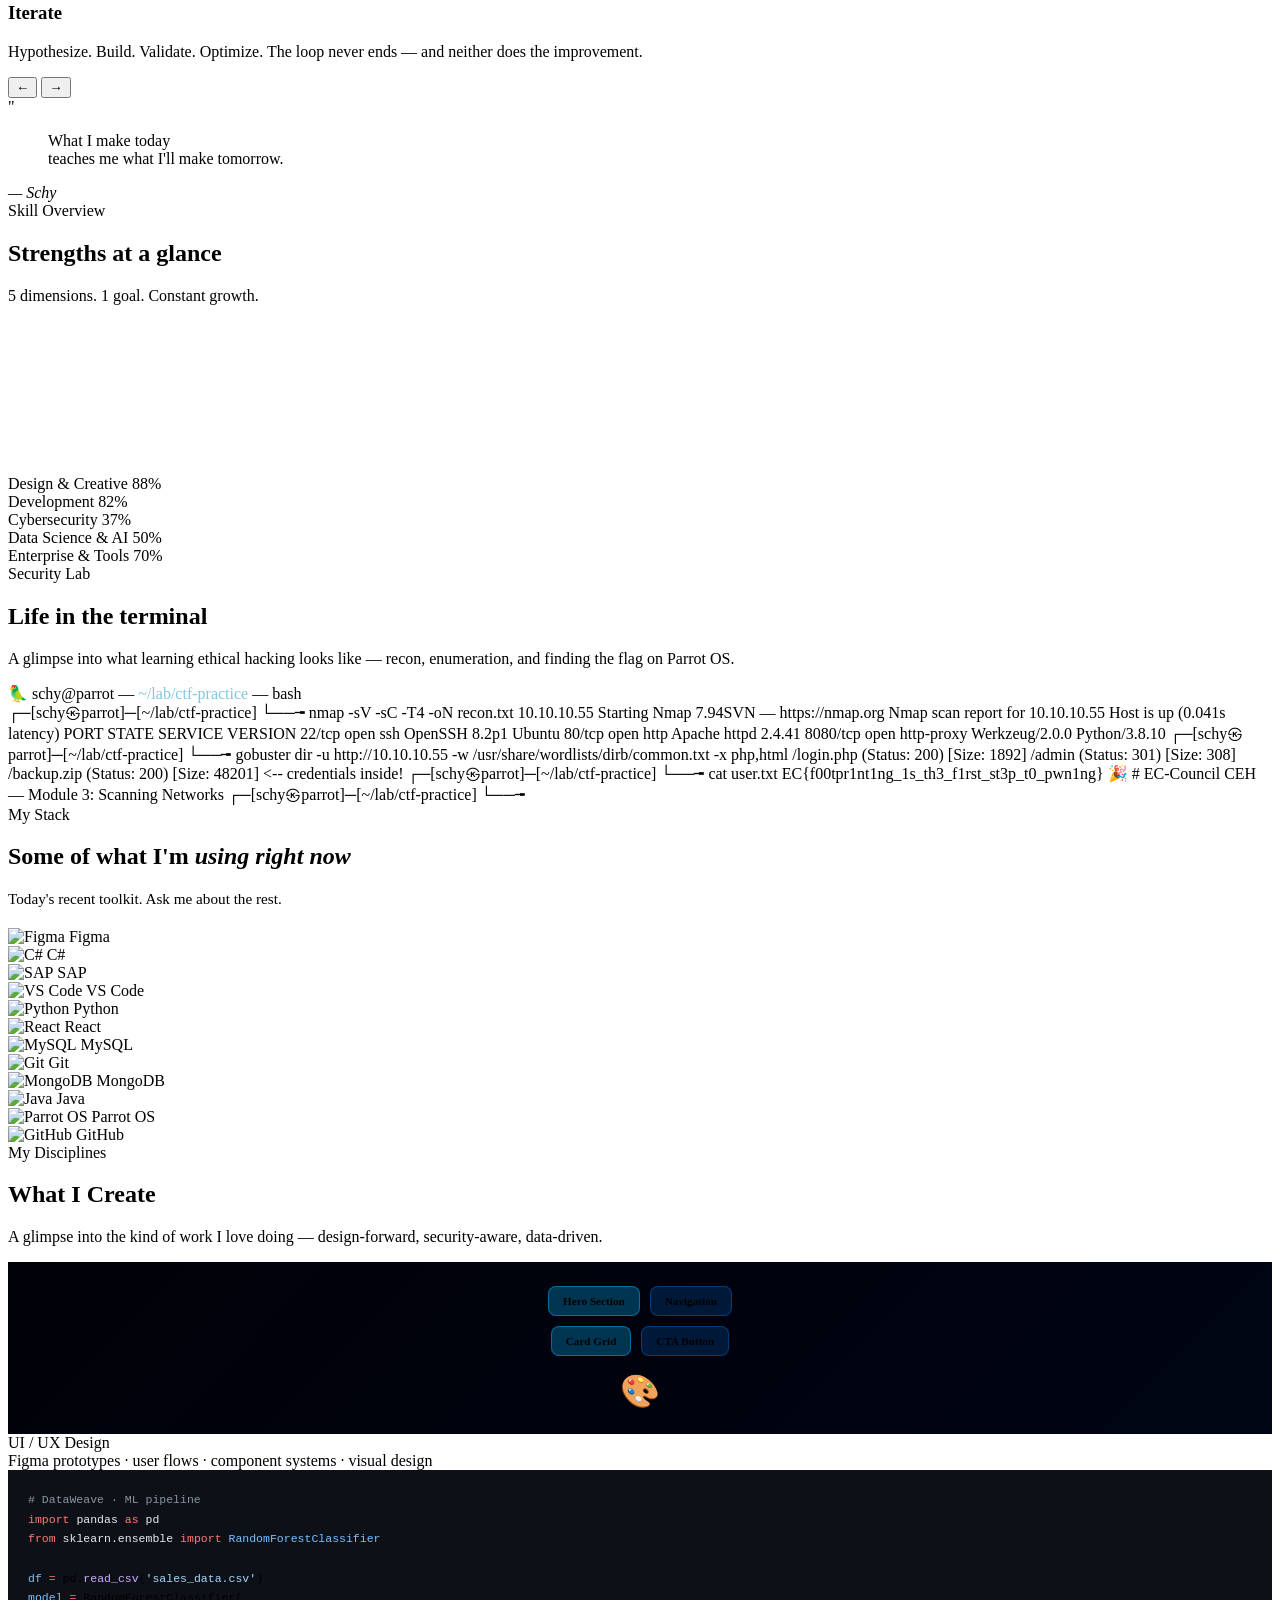
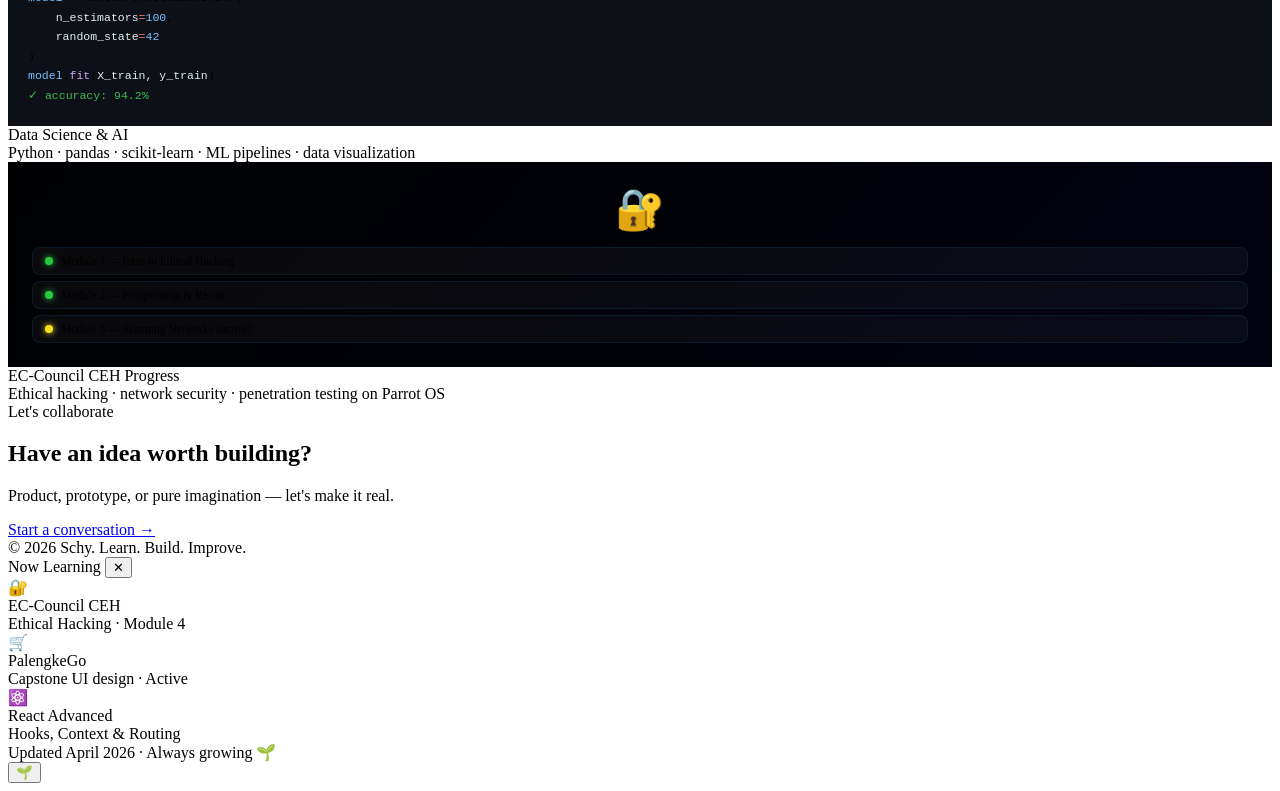
==== commit bb6122b4: "mockups Co-authored-by: Copilot <copilot@github.com>" ====
--- a/index.html
+++ b/index.html
@@ -13,23 +13,21 @@
 </head>
 <body>
 
-<!-- ── CUSTOM CURSOR ─────────────────────────────────────────────────── -->
+<!-- CUSTOM CURSOR -->
 <div id="cursor-orb"></div>
 <div id="cursor-trail"></div>
 
-<!-- ── PAGE TRANSITION ───────────────────────────────────────────────── -->
+<!-- PAGE TRANSITION  -->
 <div id="page-transition"></div>
 
-<!-- ── AMBIENT ───────────────────────────────────────────────────────── -->
+<!-- AMBIENT -->
 <div id="starfield"></div>
 <div class="grid-bg"></div>
 <div class="orb orb-1"></div>
 <div class="orb orb-2"></div>
 <div class="orb orb-3"></div>
 
-<!-- ═══════════════════════════════════════════════════════════════════ -->
-<!-- INTRO SCREEN — only shown on first load or when logo is clicked    -->
-<!-- ═══════════════════════════════════════════════════════════════════ -->
+<!-- INTRO LAPTOP SCREEN  -->
 <div id="intro-screen" aria-hidden="false" role="dialog" aria-label="Portfolio intro">
 
   <button id="skip-intro" data-cursor="hover">Skip intro →</button>
@@ -68,11 +66,8 @@
   </div>
 </div>
 
-<!-- ═══════════════════════════════════════════════════════════════════ -->
-<!-- NAV                                                                 -->
-<!-- ═══════════════════════════════════════════════════════════════════ -->
+<!-- NAV -->
 <nav>
-  <!-- Logo — click triggers intro. Brand logo with image. -->
   <a href="index.html" class="nav-logo nav-logo-img" id="nav-logo-btn" aria-label="schy.dev — home" data-cursor="hover">
     <span class="logo-placeholder" aria-hidden="true">
       <span class="logo-ph-box">
@@ -83,7 +78,6 @@
     </span>
   </a>
   <ul class="nav-links">
-    <!-- "Home" goes directly to home content, NOT through intro -->
     <li><a href="index.html" data-home-link>Home</a></li>
     <li><a href="pages/projects.html">Projects</a></li>
     <li><a href="pages/about.html">About</a></li>
@@ -96,12 +90,10 @@
   </div>
 </nav>
 
-<!-- ═══════════════════════════════════════════════════════════════════ -->
-<!-- HOME PAGE                                                           -->
-<!-- ═══════════════════════════════════════════════════════════════════ -->
+<!-- HOME PAGE -->
 <div id="home-page" class="page">
 
-  <!-- ── HERO ─────────────────────────────────────────────────────── -->
+  <!-- HERO -->
   <section class="hero">
     <div class="hero-video-wrap">
       <video id="hero-video" autoplay loop muted playsinline>
@@ -154,10 +146,9 @@
     </div>
   </section>
 
-  <!-- ── MARQUEE ───────────────────────────────────────────────────── -->
+  <!-- MARQUEE -->
   <div class="marquee-wrap reveal">
     <div class="marquee-track" aria-hidden="true">
-      <!-- Set 1 — real brand logos via Simple Icons CDN colors + SVG paths -->
       <div class="marquee-item"><img class="mi-logo" src="https://cdn.simpleicons.org/figma/F24E1E" alt="Figma"> Figma</div>
       <div class="marquee-item"><img class="mi-logo" src="https://cdn.simpleicons.org/react/61DAFB" alt="React"> React</div>
       <div class="marquee-item"><img class="mi-logo" src="https://cdn.simpleicons.org/python/3776AB" alt="Python"> Python</div>
@@ -170,7 +161,7 @@
       <div class="marquee-item"><img class="mi-logo" src="https://cdn.simpleicons.org/mysql/4479A1" alt="MySQL"> MySQL</div>
       <div class="marquee-item"><img class="mi-logo" src="https://cdn.simpleicons.org/mongodb/47A248" alt="MongoDB"> MongoDB</div>
       <div class="marquee-item"><img class="mi-logo" src="https://cdn.simpleicons.org/tailwindcss/06B6D4" alt="Tailwind"> Tailwind CSS</div>
-      <!-- Set 2 — duplicate for seamless loop -->
+      <!-- For seamless loop -->
       <div class="marquee-item"><img class="mi-logo" src="https://cdn.simpleicons.org/figma/F24E1E" alt="Figma"> Figma</div>
       <div class="marquee-item"><img class="mi-logo" src="https://cdn.simpleicons.org/react/61DAFB" alt="React"> React</div>
       <div class="marquee-item"><img class="mi-logo" src="https://cdn.simpleicons.org/python/3776AB" alt="Python"> Python</div>
@@ -186,7 +177,7 @@
     </div>
   </div>
 
-  <!-- ── FOUR CRAFTS ───────────────────────────────────────────────── -->
+  <!-- FOUR CRAFTS -->
   <section>
     <div class="container">
       <span class="section-label reveal">What I do</span>
@@ -222,7 +213,7 @@
     </div>
   </section>
 
-  <!-- ── FEATURED PROJECTS STRIP ───────────────────────────────────── -->
+  <!-- FEATURED PROJECTS STRIP -->
   <section>
     <div class="container">
       <span class="section-label reveal">Selected Work</span>
@@ -233,7 +224,7 @@
           <div class="featured-body">
             <div class="tag" style="margin-bottom:12px">Capstone · UI/UX</div>
             <h3>PalengkeGo</h3>
-            <p>Mobile app reimagining the Filipino wet market — on-demand delivery from local vendors. Full Figma prototype in progress.</p>
+            <p>Mobile app reimagining the Filipino wet market, on-demand delivery from local vendors. Full Figma prototype in progress.</p>
           </div>
           <a href="pages/projects.html" class="featured-arrow" data-cursor="hover" aria-label="View PalengkeGo">↗</a>
         </div>
@@ -242,7 +233,7 @@
           <div class="featured-body">
             <div class="tag" style="margin-bottom:12px">Web · Dashboard</div>
             <h3>PayDaily</h3>
-            <p>POS and financial recording dashboard for store managers — sales tracking, revenue trends, and inventory in one place.</p>
+            <p>POS and financial recording dashboard for store managers, sales tracking, revenue trends, and inventory in one place.</p>
           </div>
           <a href="pages/projects.html" class="featured-arrow" data-cursor="hover" aria-label="View PayDaily">↗</a>
         </div>
@@ -251,7 +242,7 @@
           <div class="featured-body">
             <div class="tag" style="margin-bottom:12px">Design · UX/UI</div>
             <h3>DormDash</h3>
-            <p>A mobile app that helps find boarding houses and book essential services in one place — user research, branding, and full Figma prototype.</p>
+            <p>A mobile app that helps find boarding houses and book essential services in one place, user research, branding, and full Figma prototype.</p>
           </div>
           <a href="pages/projects.html" class="featured-arrow" data-cursor="hover" aria-label="View DormDash">↗</a>
         </div>
@@ -262,7 +253,7 @@
     </div>
   </section>
 
-  <!-- ── PROCESS CAROUSEL ──────────────────────────────────────────── -->
+  <!-- PROCESS CAROUSEL -->
   <section class="process-section">
     <div class="container">
       <span class="section-label reveal">How I work</span>
@@ -310,7 +301,7 @@
     </div>
   </section>
 
-  <!-- ── TESTIMONIAL / QUOTE ────────────────────────────────────────── -->
+  <!-- QUOTE -->
   <section>
     <div class="container">
       <div class="quote-block glass reveal">
@@ -323,7 +314,7 @@
     </div>
   </section>
 
-  <!-- ══ A. SKILL RADAR CHART ════════════════════════════════════════ -->
+  <!-- SKILL RADAR CHART -->
   <section class="radar-section">
     <div class="container">
       <span class="section-label reveal">Skill Overview</span>
@@ -365,10 +356,7 @@
     </div>
   </section>
 
-  <!-- ══ B. NOW LEARNING (floating card — always visible on home) ════ -->
-  <!-- Floating card injected below, outside the flow -->
-
-  <!-- ══ C. TERMINAL / CTF WINDOW — Parrot OS style ══════════════════ -->
+  <!--TERMINAL / CTF WINDOW — Parrot OS style -->
   <section class="terminal-section">
     <div class="container">
       <span class="section-label reveal">Security Lab</span>
@@ -416,7 +404,7 @@
     </div>
   </section>
 
-  <!-- ══ D. CURRENT TOOLS WIDGET ══════════════════════════════════════ -->
+  <!-- CURRENT TOOLS WIDGET -->
   <section class="tools-ticker-section">
     <div class="container">
       <div class="tools-ticker-inner">
@@ -487,7 +475,7 @@
     </div>
   </section>
 
-  <!-- ══ F. PLAYGROUND — replaced with skills showcase cards ══════════ -->
+  <!-- WHAT I CREATE -->
   <section class="playground-section">
     <div class="container">
       <span class="section-label reveal">My Disciplines</span>
@@ -563,7 +551,7 @@
     </div>
   </section>
 
-  <!-- ══ CTA BAND ══════════════════════════════════════════════════════ -->
+  <!-- CTA BAND -->
   <section class="cta-band">
     <div class="cta-orb cta-orb-1" data-speed="0.2"></div>
     <div class="cta-orb cta-orb-2" data-speed="-0.15"></div>
@@ -577,7 +565,7 @@
 
 </div><!-- /home-page -->
 
-<!-- ── FOOTER ─────────────────────────────────────────────────────── -->
+<!-- FOOTER -->
 <footer>
   <div class="footer-inner">
     <span class="footer-copy">© 2026 Schy. Learn. Build. Improve.</span>
@@ -591,7 +579,7 @@
   </div>
 </footer>
 
-<!-- ══ B. NOW LEARNING — floating card ════════════════════════════════ -->
+<!-- NOW LEARNING — floating card at the bottom -->
 <div class="now-learning-card glass" id="now-learning-card" aria-label="Currently learning">
   <div class="now-learning-header">
     <span class="now-learning-label">Now Learning</span>
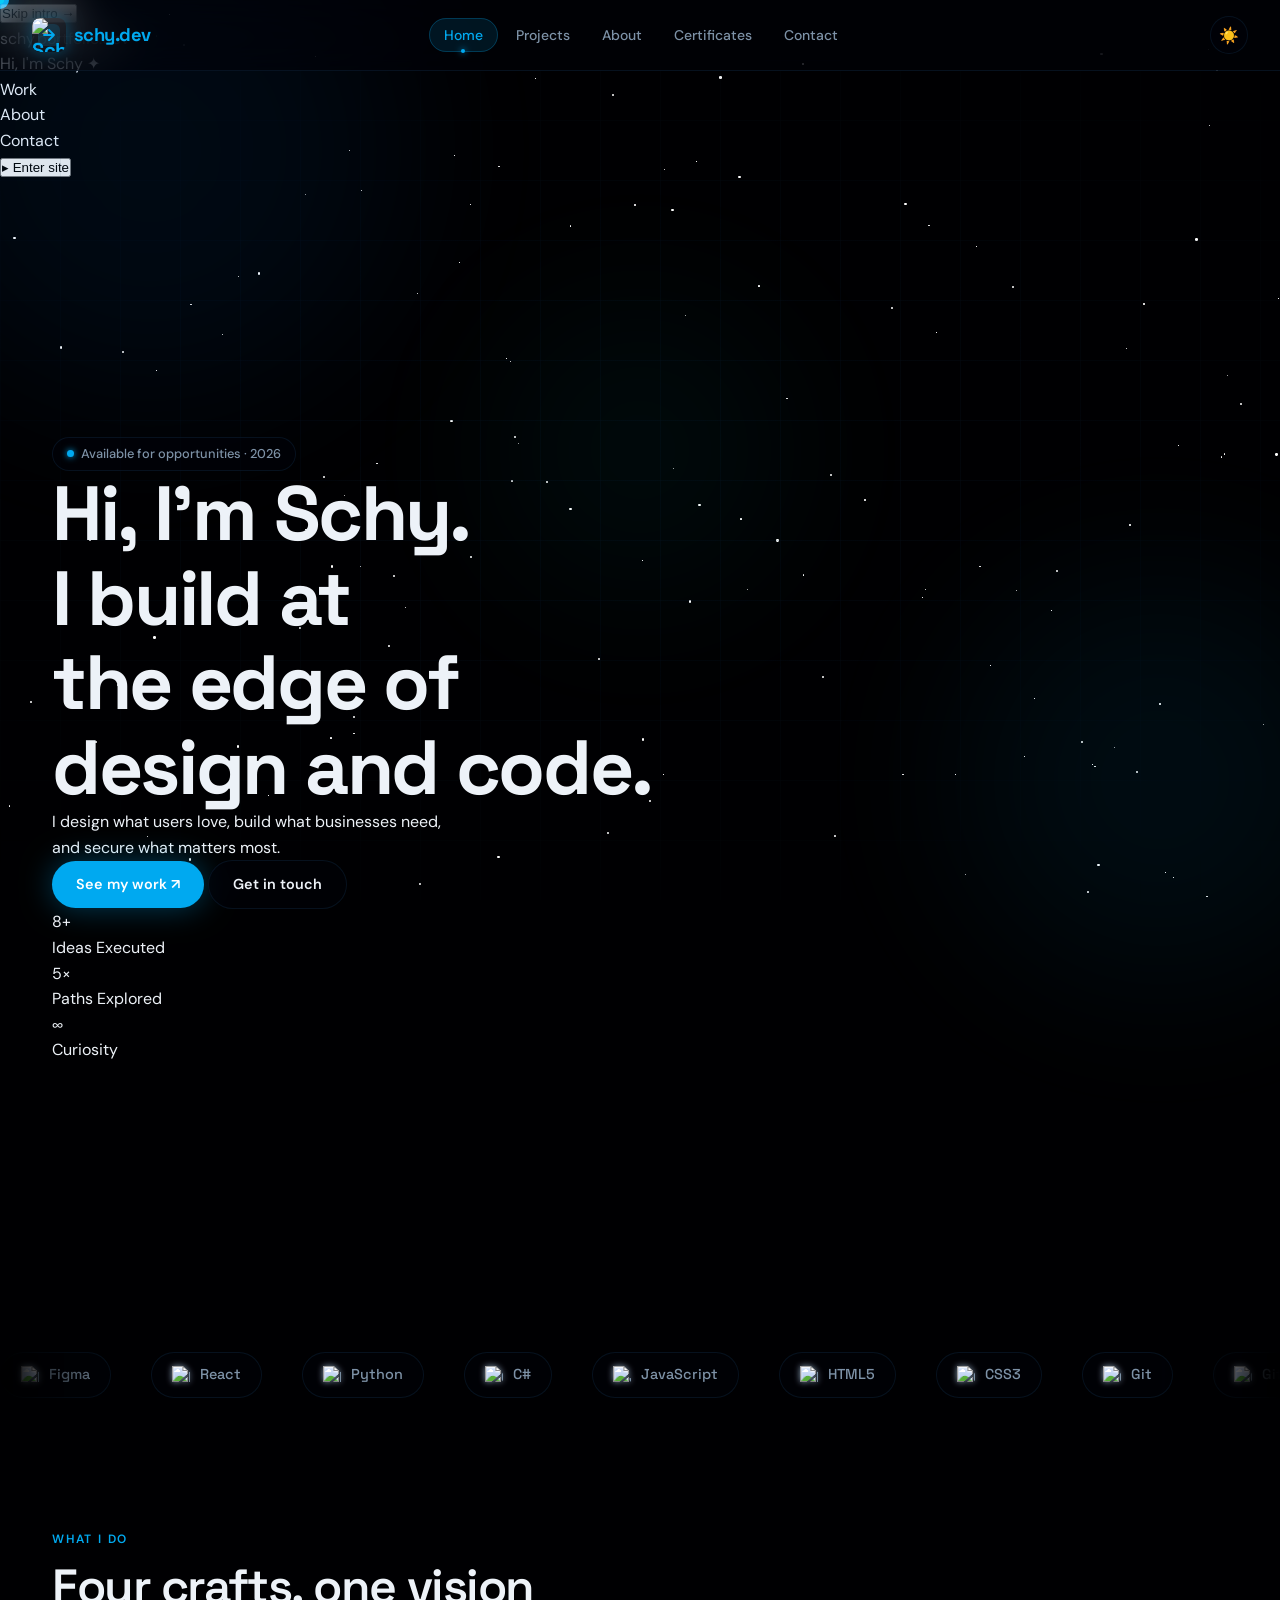
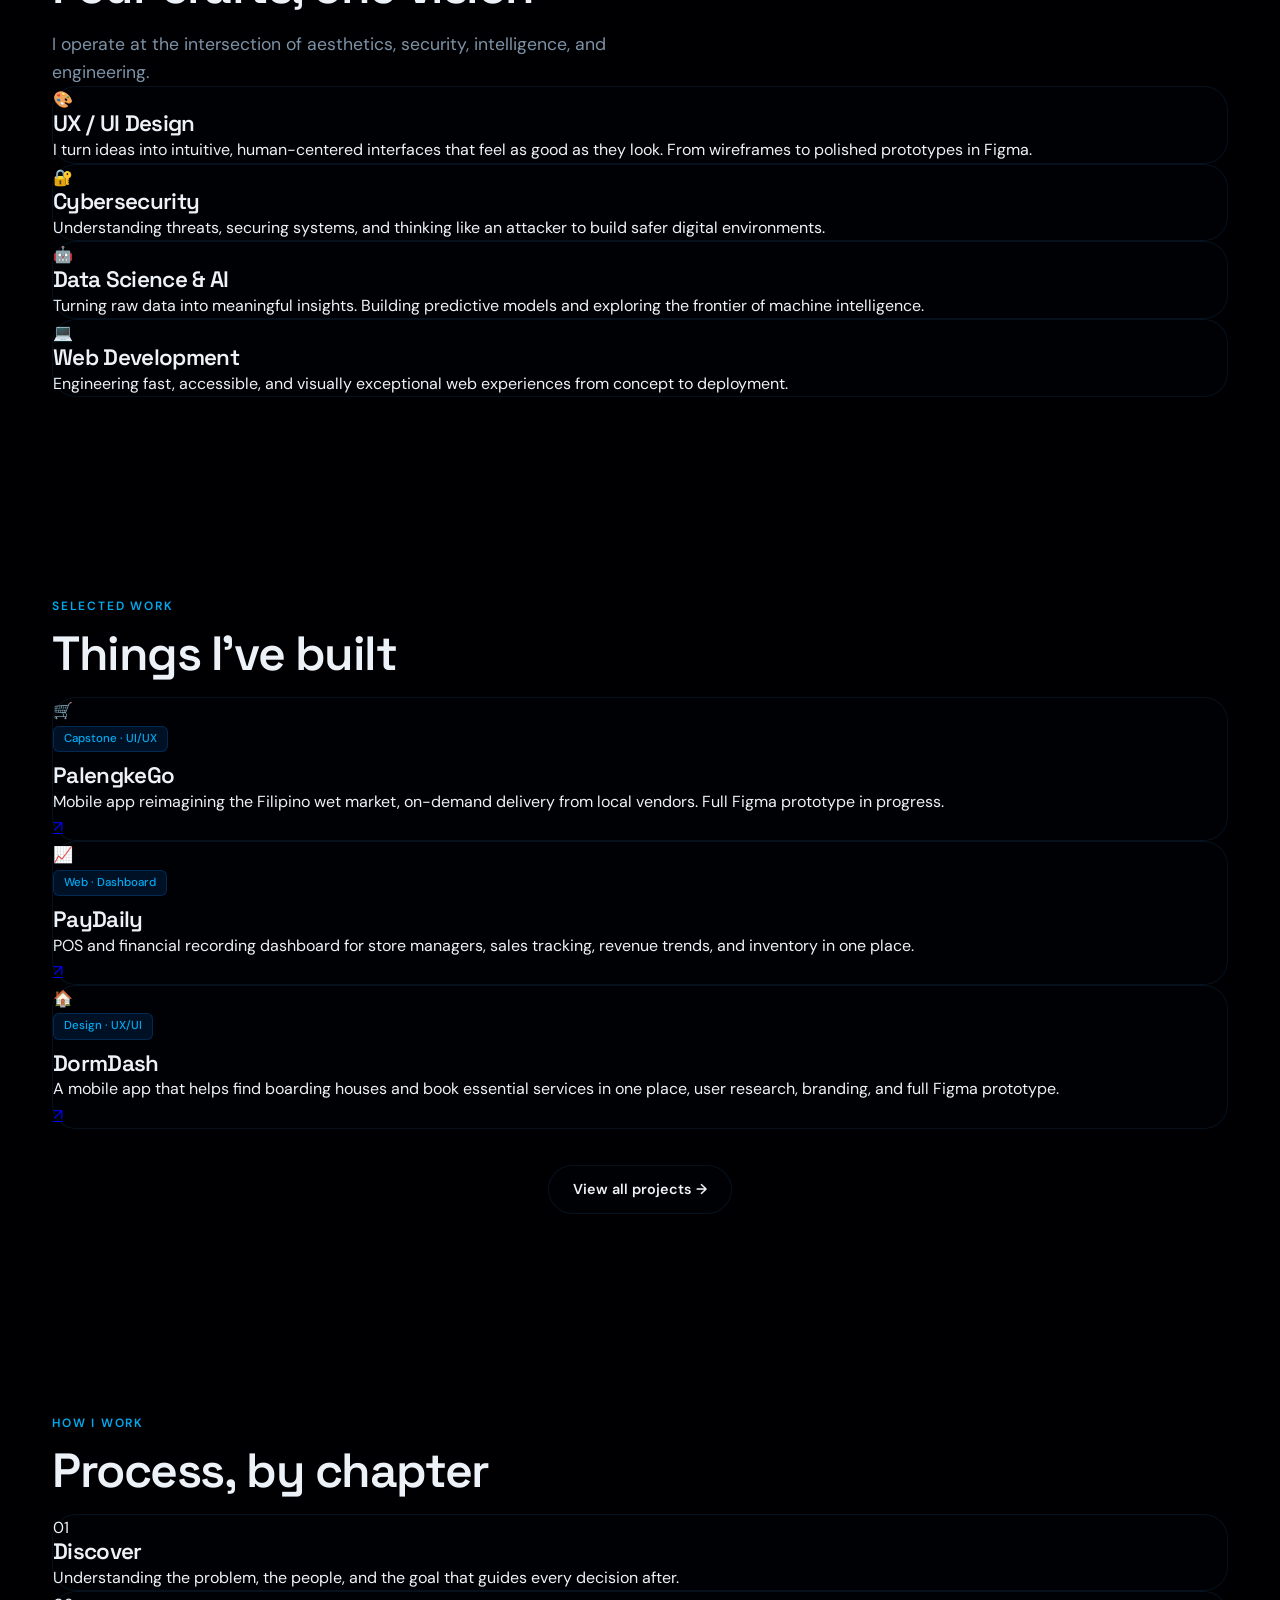
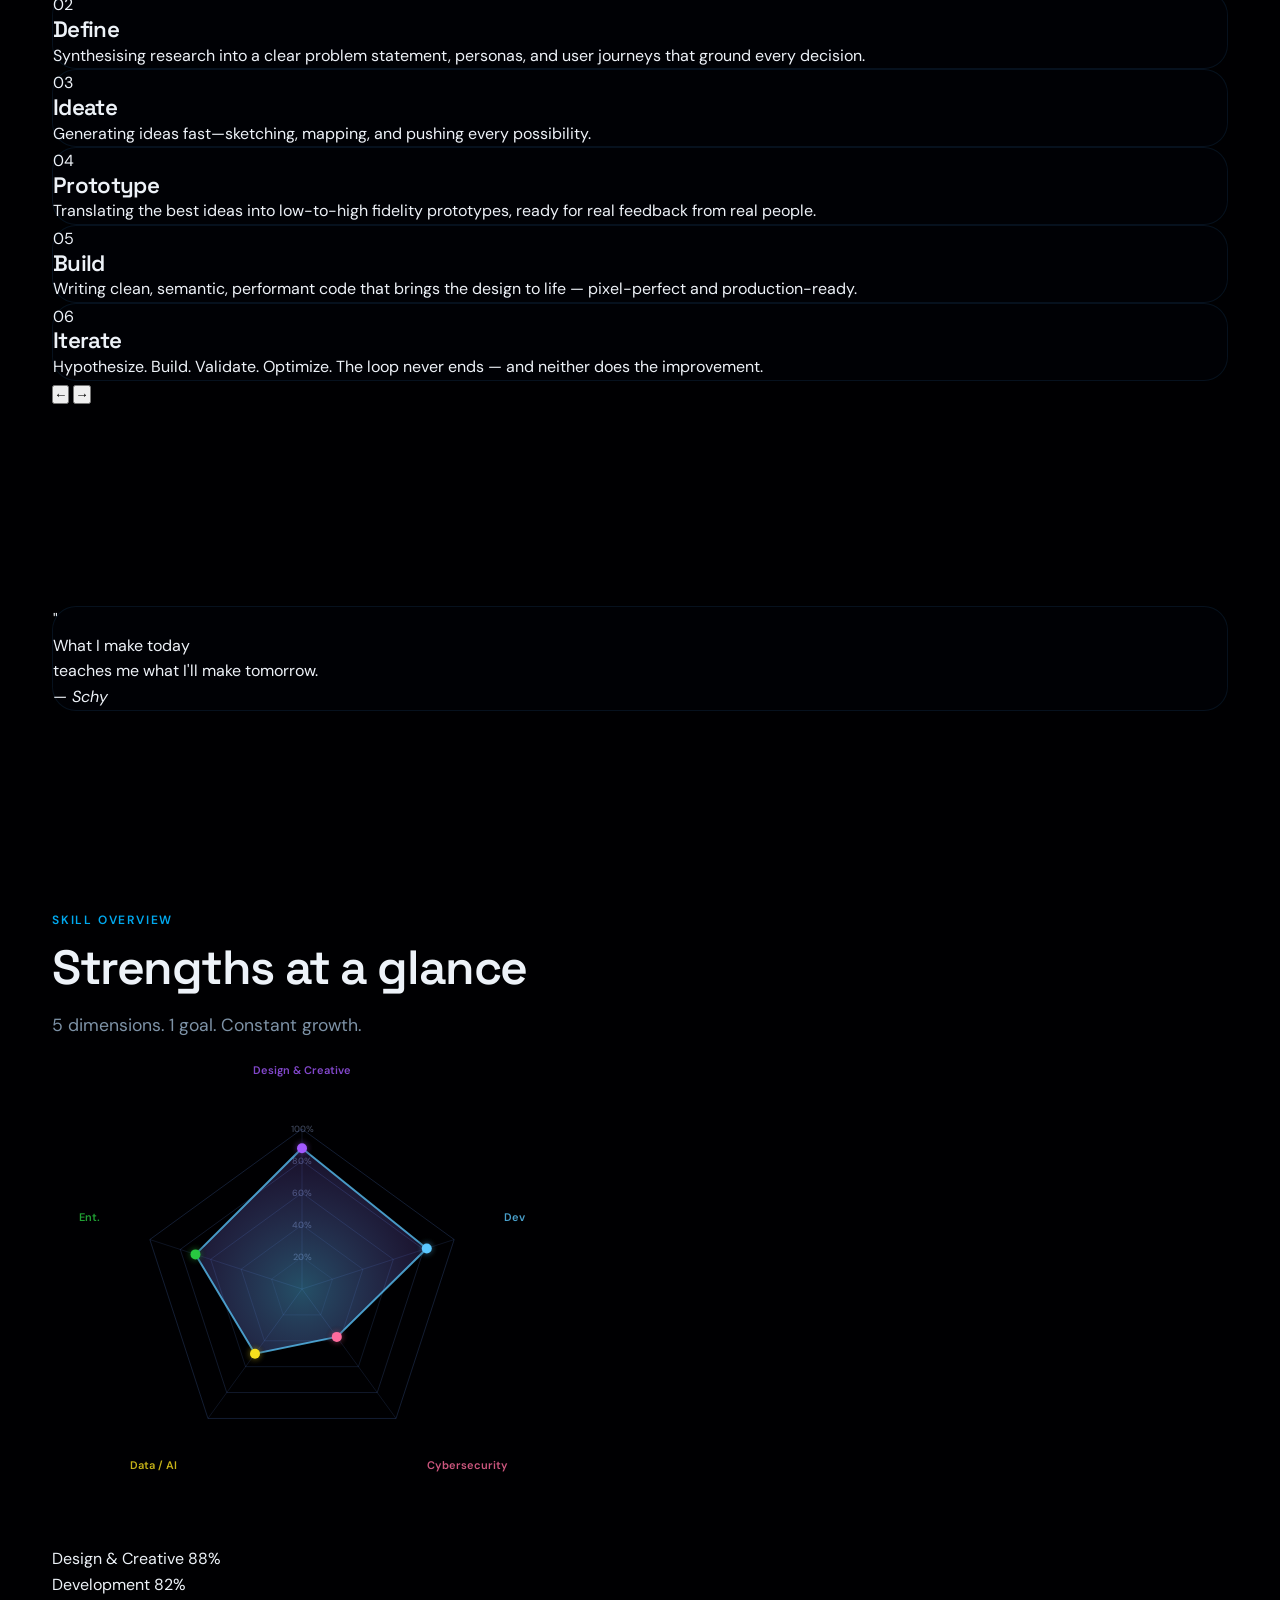
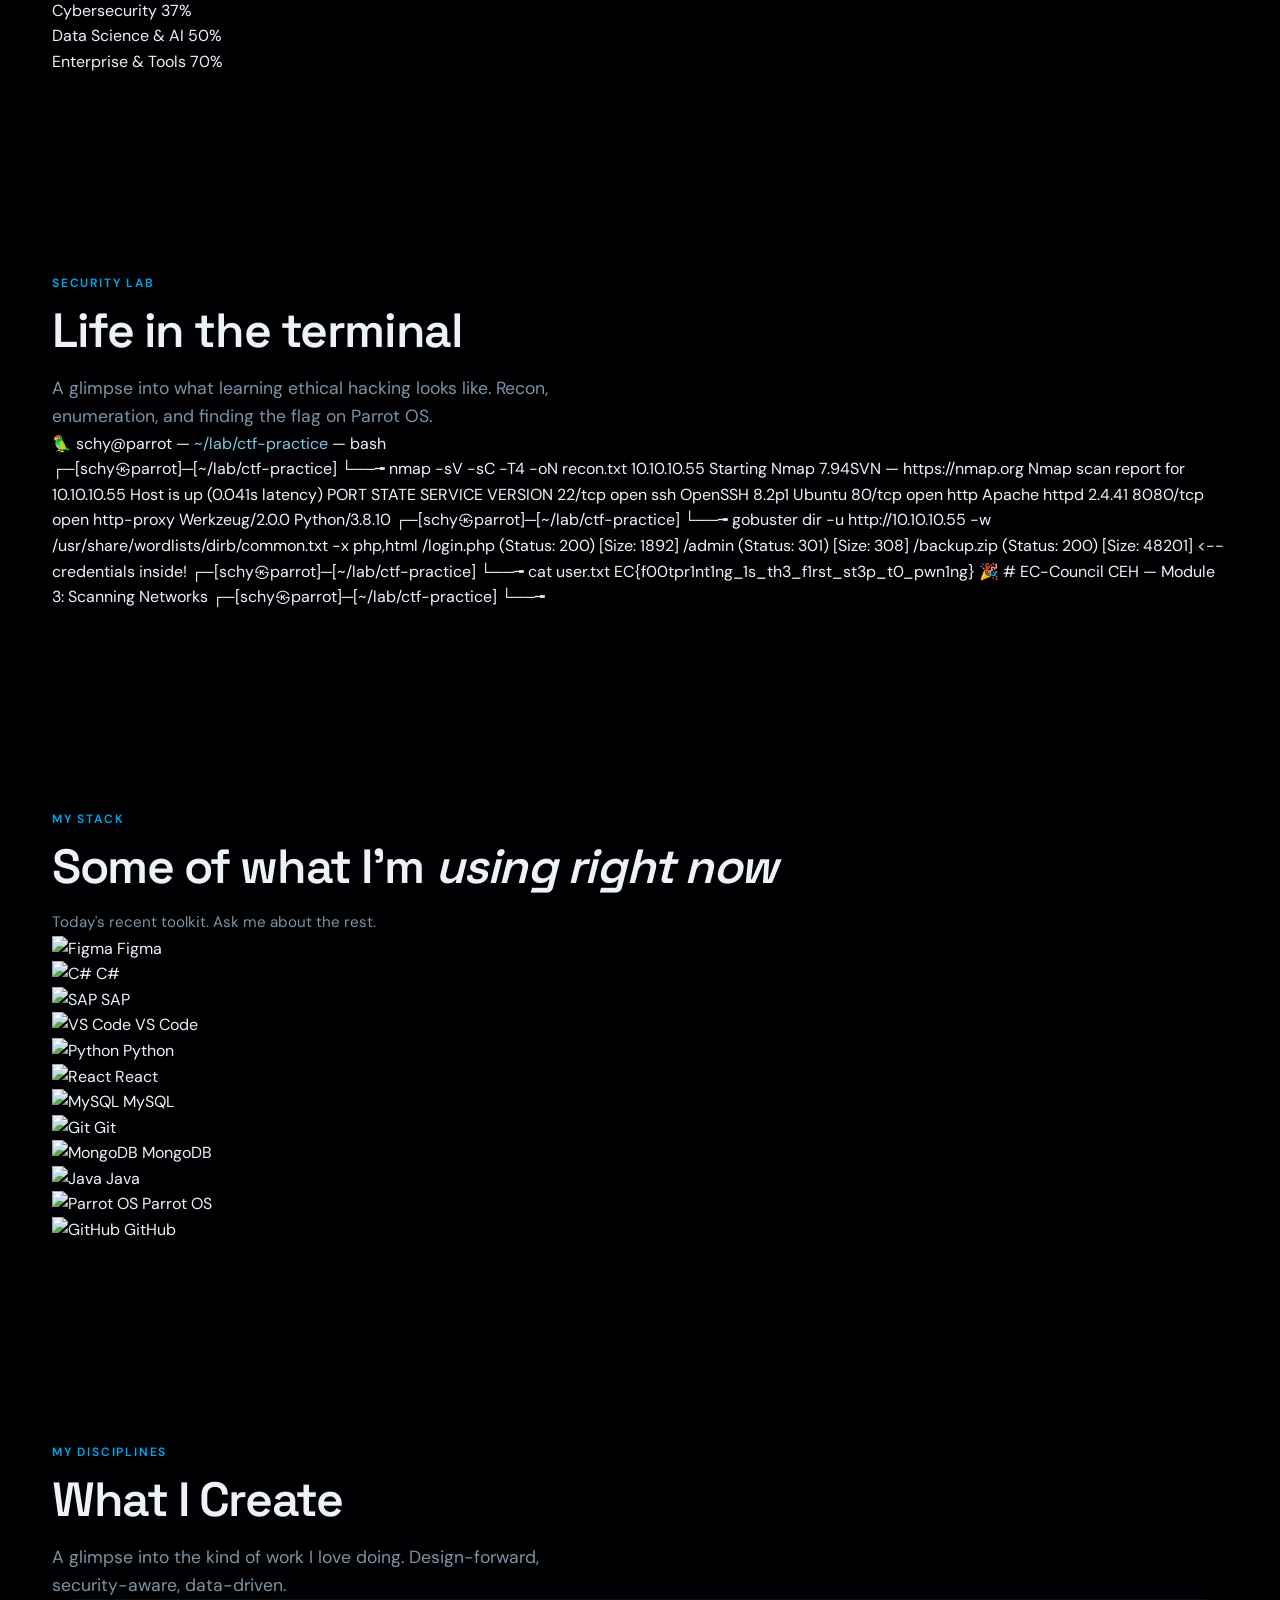
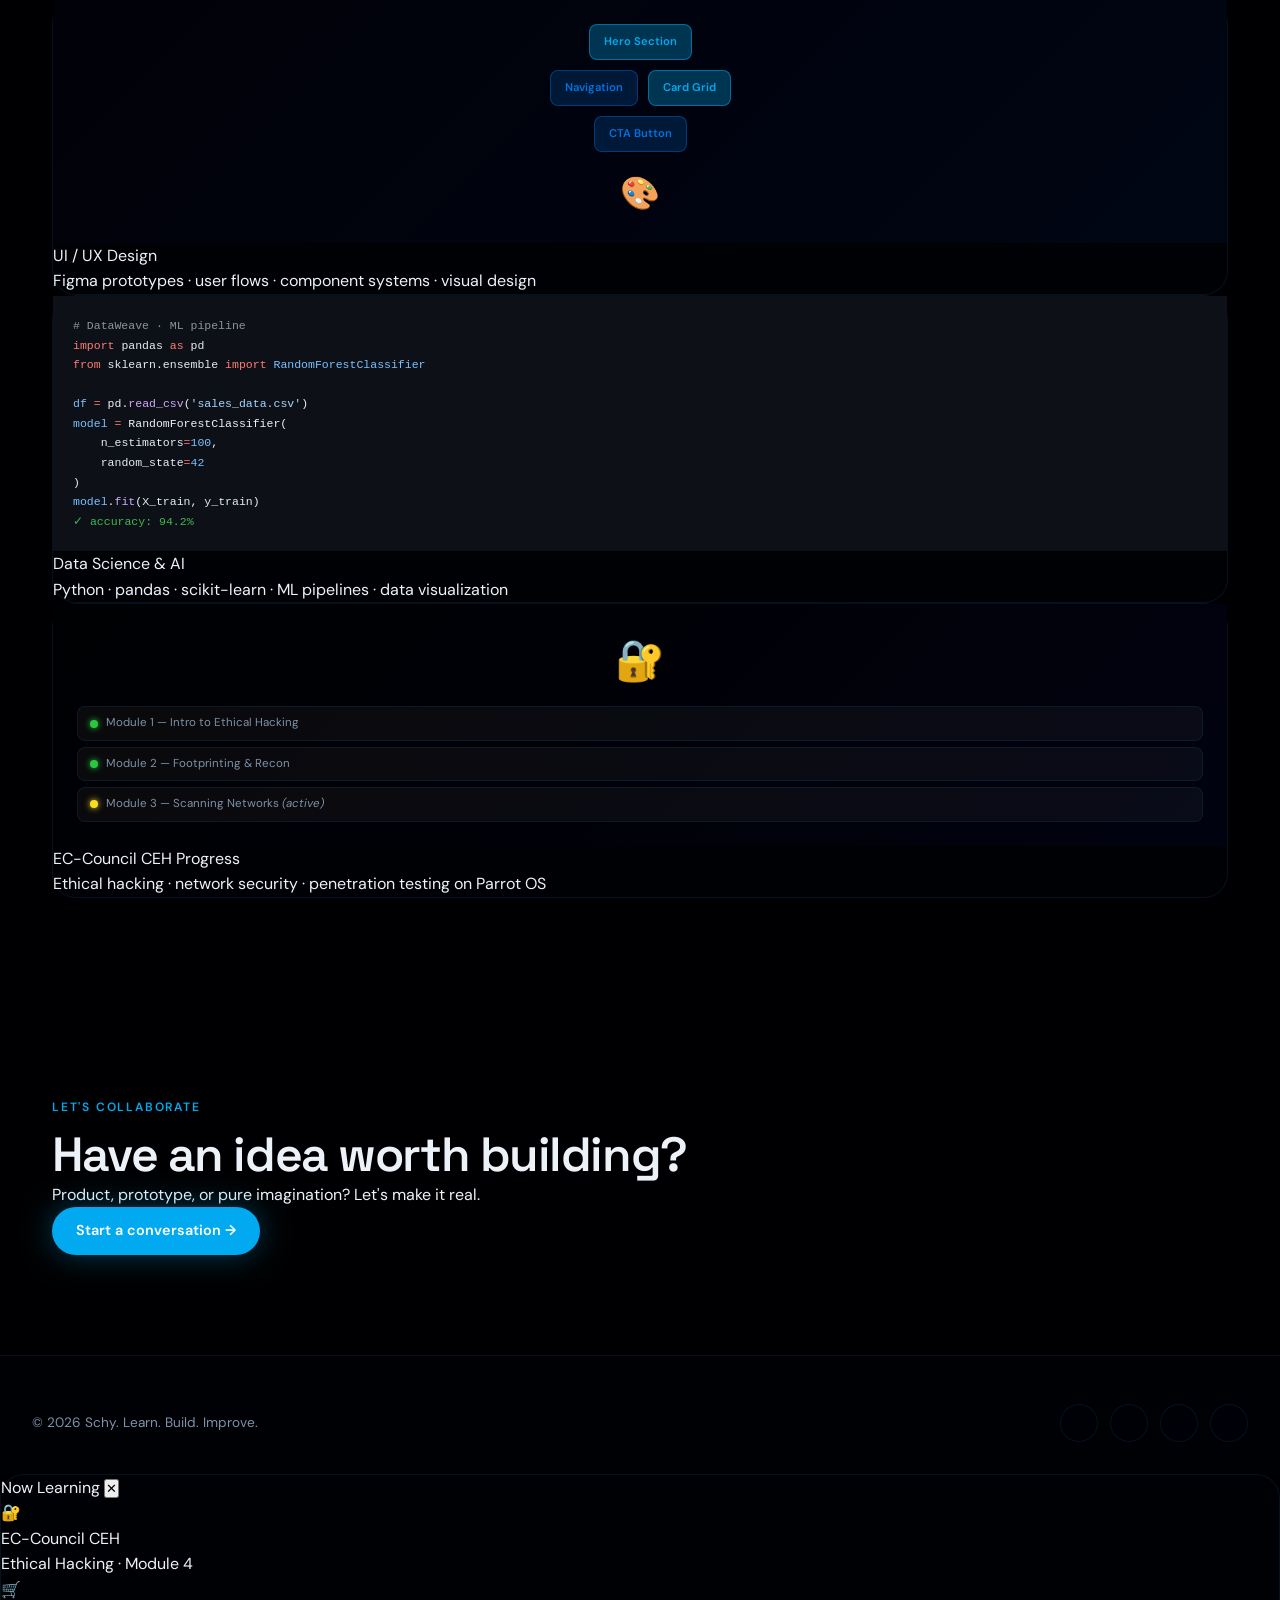
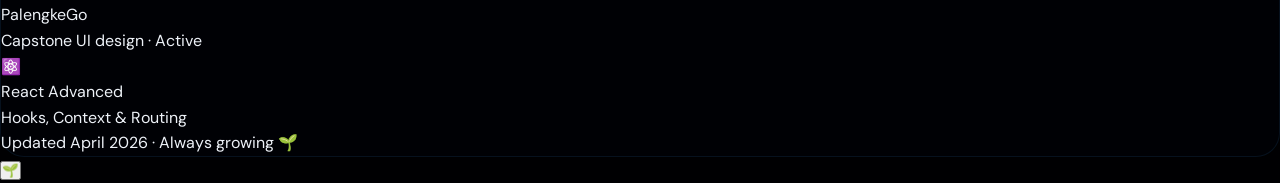
==== commit ce3cc096: "hero-video-added" ====
--- a/index.html
+++ b/index.html
@@ -97,7 +97,7 @@
   <section class="hero">
     <div class="hero-video-wrap">
       <video id="hero-video" autoplay loop muted playsinline>
-        <!-- Add your video: <source src="assets/hero-bg.mp4" type="video/mp4"> -->
+       <source src="assets\16296848-uhd_3840_2160_24fps.mp4" type="video/mp4">
       </video>
       <div class="hero-video-overlay"></div>
     </div>
@@ -108,9 +108,12 @@
           <div class="hero-pill reveal">
             <span class="pill"><span class="dot"></span>Available for opportunities · 2026</span>
           </div>
-
+          
           <h1 class="hero-title reveal" data-delay="1">
-            Hi, I'm Schy.<br>I build at the edge<br>of design &amp; code.
+            Hi, I'm <span class="highlight-name">Schy.</span><br>
+            I build at <br>
+            the edge of <br>
+            design and code.
           </h1>
 
           <p class="hero-sub reveal" data-delay="2">
@@ -361,7 +364,7 @@
     <div class="container">
       <span class="section-label reveal">Security Lab</span>
       <h2 class="section-title reveal" data-delay="1">Life in the terminal</h2>
-      <p class="section-subtitle reveal" data-delay="2">A glimpse into what learning ethical hacking looks like — recon, enumeration, and finding the flag on Parrot OS.</p>
+      <p class="section-subtitle reveal" data-delay="2">A glimpse into what learning ethical hacking looks like. Recon, enumeration, and finding the flag on Parrot OS.</p>
 
       <div class="terminal-wrap reveal" data-delay="2">
         <div class="terminal-bar parrot-bar">
@@ -416,7 +419,7 @@
           </p>
         </div>
         <div class="tools-ticker-grid reveal" data-delay="1">
-          <!-- Top 4 active tools with real logos -->
+          <!-- Top 4 active tools with logos -->
           <div class="tool-chip active-tool" data-cursor="hover" title="Figma">
             <div class="tool-active-dot"></div>
             <span class="tool-chip-icon"><img src="https://cdn.simpleicons.org/figma/F24E1E" alt="Figma" style="width:28px;height:28px;object-fit:contain"></span>
@@ -480,7 +483,7 @@
     <div class="container">
       <span class="section-label reveal">My Disciplines</span>
       <h2 class="section-title reveal" data-delay="1">What I Create</h2>
-      <p class="section-subtitle reveal" data-delay="2">A glimpse into the kind of work I love doing — design-forward, security-aware, data-driven.</p>
+      <p class="section-subtitle reveal" data-delay="2">A glimpse into the kind of work I love doing. Design-forward, <br> security-aware, data-driven.</p>
 
       <div class="playground-grid">
 
@@ -558,7 +561,7 @@
     <div class="container">
       <span class="section-label reveal">Let's collaborate</span>
       <h2 class="reveal" data-delay="1">Have an idea worth building?</h2>
-      <p class="reveal" data-delay="2">Product, prototype, or pure imagination — let's make it real.</p>
+      <p class="reveal" data-delay="2">Product, prototype, or pure imagination? Let's make it real.</p>
       <a href="pages/contact.html" class="btn btn-primary reveal" data-delay="3" data-cursor="hover">Start a conversation →</a>
     </div>
   </section>
@@ -579,7 +582,7 @@
   </div>
 </footer>
 
-<!-- NOW LEARNING — floating card at the bottom -->
+<!-- NOW LEARNING (floating card at the bottom) -->
 <div class="now-learning-card glass" id="now-learning-card" aria-label="Currently learning">
   <div class="now-learning-header">
     <span class="now-learning-label">Now Learning</span>
--- a/css/main.css
+++ b/css/main.css
@@ -0,0 +1,591 @@
+@import url('https://fonts.googleapis.com/css2?family=Space+Grotesk:wght@300;400;500;600;700&family=DM+Sans:ital,opsz,wght@0,9..40,300;0,9..40,400;0,9..40,500;0,9..40,600;1,9..40,300&display=swap');
+
+:root {
+  --bg:        oklch(0.05 0.02 250);
+  --bg-2:      oklch(0.08 0.025 250);
+  --bg-glass:  oklch(0.10 0.025 250 / 0.55);
+  --primary:   oklch(0.55 0.20 250);
+  --accent:    oklch(0.68 0.18 230);
+  --accent-2:  oklch(0.72 0.22 200);
+  --fg:        oklch(0.96 0.01 250);
+  --fg-muted:  oklch(0.65 0.04 250);
+  --border:    oklch(0.25 0.05 250 / 0.5);
+  --glow:      oklch(0.68 0.18 230 / 0.35);
+  --radius:    16px;
+  --radius-lg: 24px;
+  --font-head: 'Space Grotesk', sans-serif;
+  --font-body: 'DM Sans', sans-serif;
+  --transition: 0.35s cubic-bezier(0.25, 0.46, 0.45, 0.94);
+}
+
+[data-theme="light"] {
+  --bg:        oklch(0.97 0.01 250);
+  --bg-2:      oklch(0.93 0.015 250);
+  --bg-glass:  oklch(0.98 0.01 250 / 0.75);
+  --fg:        oklch(0.12 0.03 250);
+  --fg-muted:  oklch(0.45 0.04 250);
+  --border:    oklch(0.80 0.03 250 / 0.6);
+  --glow:      oklch(0.55 0.20 250 / 0.20);
+}
+
+*, *::before, *::after { box-sizing: border-box; margin: 0; padding: 0; }
+
+html { scroll-behavior: smooth; }
+
+body {
+  font-family: var(--font-body);
+  background: var(--bg);
+  color: var(--fg);
+  line-height: 1.6;
+  overflow-x: hidden;
+  cursor: none;
+}
+
+/* CUSTOM CURSOR */
+#cursor-orb {
+  position: fixed;
+  top: 0; left: 0;
+  width: 18px; height: 18px;
+  border-radius: 50%;
+  background: var(--accent);
+  box-shadow: 0 0 20px var(--glow), 0 0 40px var(--glow);
+  pointer-events: none;
+  z-index: 9999;
+  transform: translate(-50%, -50%);
+  transition: width 0.25s, height 0.25s, opacity 0.25s, background 0.25s;
+  mix-blend-mode: screen;
+}
+#cursor-orb.hover {
+  width: 44px; height: 44px;
+  background: var(--primary);
+  box-shadow: 0 0 40px var(--glow), 0 0 80px var(--glow);
+}
+#cursor-trail {
+  position: fixed;
+  top: 0; left: 0;
+  width: 8px; height: 8px;
+  border-radius: 50%;
+  background: var(--accent-2);
+  pointer-events: none;
+  z-index: 9998;
+  transform: translate(-50%, -50%);
+  opacity: 0.5;
+  transition: transform 0.12s ease-out;
+}
+
+/* STARFIELD */
+#starfield {
+  position: fixed;
+  inset: 0;
+  z-index: 0;
+  pointer-events: none;
+  overflow: hidden;
+}
+.star {
+  position: absolute;
+  border-radius: 50%;
+  background: white;
+  animation: twinkle var(--dur, 3s) var(--delay, 0s) infinite alternate ease-in-out;
+}
+@keyframes twinkle {
+  from { opacity: var(--from, 0.1); transform: scale(1); }
+  to   { opacity: var(--to, 0.8);  transform: scale(1.5); }
+}
+
+/* GRID BG */
+.grid-bg {
+  position: fixed;
+  inset: 0;
+  z-index: 0;
+  pointer-events: none;
+  background-image:
+    linear-gradient(var(--border) 1px, transparent 1px),
+    linear-gradient(90deg, var(--border) 1px, transparent 1px);
+  background-size: 60px 60px;
+  mask-image: radial-gradient(ellipse 80% 60% at 50% 50%, black 30%, transparent 100%);
+  opacity: 0.35;
+}
+
+/* AMBIENT ORBS */
+.orb {
+  position: fixed;
+  border-radius: 50%;
+  filter: blur(90px);
+  pointer-events: none;
+  z-index: 0;
+  animation: orbFloat 10s ease-in-out infinite alternate;
+}
+.orb-1 { width: 500px; height: 500px; background: var(--primary); opacity: 0.08; top: -100px; left: -100px; }
+.orb-2 { width: 400px; height: 400px; background: var(--accent);  opacity: 0.07; bottom: -80px; right: -80px; animation-delay: -5s; }
+.orb-3 { width: 300px; height: 300px; background: var(--accent-2); opacity: 0.05; top: 50%; left: 50%; transform: translate(-50%,-50%); animation-delay: -3s; }
+
+@keyframes orbFloat {
+  from { transform: translate(0, 0) scale(1); }
+  to   { transform: translate(30px, -40px) scale(1.1); }
+}
+
+[data-theme="light"] .orb-1 { background: oklch(0.55 0.16 270); opacity: 0.07; }
+[data-theme="light"] .orb-2 { background: oklch(0.60 0.14 230); opacity: 0.06; }
+[data-theme="light"] .orb-3 { background: oklch(0.65 0.12 210); opacity: 0.05; }
+
+/* MARQUEE LOGO IMAGES */
+.mi-logo {
+  width: 18px;
+  height: 18px;
+  object-fit: contain;
+  display: inline-block;
+  vertical-align: middle;
+  flex-shrink: 0;
+  filter: drop-shadow(0 0 3px currentColor);
+}
+
+/* LAYOUT */
+.page { position: relative; z-index: 1; min-height: 100vh; }
+.container { max-width: 1240px; margin: 0 auto; padding: 0 32px; }
+section { padding: 100px 0; }
+
+/* NAV */
+nav {
+  position: fixed;
+  top: 0; left: 0; right: 0;
+  z-index: 100;
+  padding: 16px 32px;
+  display: grid;
+  grid-template-columns: 1fr auto 1fr;
+  align-items: center;
+  gap: 16px;
+  background: var(--bg-glass);
+  backdrop-filter: blur(20px);
+  -webkit-backdrop-filter: blur(20px);
+  border-bottom: 1px solid var(--border);
+  transition: all var(--transition);
+}
+nav.scrolled {
+  padding: 10px 32px;
+  box-shadow: 0 4px 40px oklch(0 0 0 / 0.3);
+}
+
+.nav-logo {
+  font-family: var(--font-head);
+  font-weight: 700;
+  font-size: 1.25rem;
+  color: var(--fg);
+  text-decoration: none;
+  letter-spacing: -0.02em;
+}
+.nav-logo span { color: var(--accent); }
+
+/* Logo image */
+.nav-logo-img {
+  display: flex;
+  align-items: center;
+  text-decoration: none;
+  flex-shrink: 0;
+}
+.nav-logo-img .logo-img {
+  height: 36px;
+  width: auto;
+  display: block;
+  object-fit: contain;
+}
+/* Placeholder shown until real logo is loaded */
+.logo-placeholder {
+  display: flex;
+  align-items: center;
+  gap: 8px;
+}
+.logo-ph-box {
+  display: flex;
+  align-items: center;
+  justify-content: center;
+  width: 34px; height: 34px;
+  border-radius: 8px;
+  color: white;
+  flex-shrink: 0;
+  box-shadow: 0 0 16px var(--glow);
+  transition: box-shadow 0.25s, transform 0.25s;
+  position: relative;
+  overflow: hidden;
+}
+.logo-ph-box svg {
+  position: absolute;
+  opacity: 1;
+  transition: opacity 0.2s;
+}
+/* When real logo image is present, hide the SVG fallback */
+.logo-ph-box .logo-img {
+  position: absolute;
+  inset: 0;
+  width: 100%; height: 100%;
+  object-fit: contain;
+  border-radius: 8px;
+  z-index: 1;
+}
+/* Hide SVG when image loads */
+.logo-ph-box .logo-img ~ svg { display: none; }
+.nav-logo-img:hover .logo-ph-box {
+  box-shadow: 0 0 30px var(--glow);
+  transform: scale(1.08);
+}
+.logo-ph-text {
+  font-family: var(--font-head);
+  font-size: 1.15rem;
+  font-weight: 700;
+  color: var(--fg);
+  letter-spacing: -0.03em;
+  transition: color 0.2s;
+}
+.logo-dot { color: var(--accent); }
+.nav-logo-img:hover .logo-ph-text { color: var(--accent); }
+
+.nav-links {
+  display: flex;
+  gap: 4px;
+  list-style: none;
+}
+.nav-links a {
+  font-family: var(--font-body);
+  font-size: 0.875rem;
+  font-weight: 500;
+  color: var(--fg-muted);
+  text-decoration: none;
+  padding: 7px 14px;
+  border-radius: 50px;
+  transition: all 0.2s;
+}
+.nav-links a:hover,
+.nav-links a.active {
+  color: var(--fg);
+  background: var(--border);
+}
+.nav-links a.active {
+  color: var(--accent);
+  background: oklch(0.68 0.18 230 / 0.12);
+  border: 1px solid oklch(0.68 0.18 230 / 0.25);
+  position: relative;
+}
+.nav-links a.active::after {
+  content: '';
+  position: absolute;
+  bottom: -2px;
+  left: 50%;
+  transform: translateX(-50%);
+  width: 4px; height: 4px;
+  border-radius: 50%;
+  background: var(--accent);
+  box-shadow: 0 0 6px var(--accent);
+}
+
+.nav-actions {
+  display: flex;
+  justify-content: flex-end;
+  align-items: center;
+  gap: 12px;
+}
+
+#theme-toggle {
+  width: 38px; height: 38px;
+  border-radius: 50%;
+  background: var(--bg-glass);
+  border: 1px solid var(--border);
+  color: var(--fg);
+  cursor: none;
+  display: flex; align-items: center; justify-content: center;
+  font-size: 1rem;
+  transition: all 0.2s;
+}
+#theme-toggle:hover { background: var(--border); }
+
+/* mobile nav */
+#nav-toggle {
+  display: none;
+  width: 38px; height: 38px;
+  background: transparent;
+  border: 1px solid var(--border);
+  border-radius: 8px;
+  color: var(--fg);
+  font-size: 1.25rem;
+  cursor: none;
+  align-items: center; justify-content: center;
+}
+
+/* GLASS CARD */
+.glass {
+  background: var(--bg-glass);
+  backdrop-filter: blur(20px);
+  -webkit-backdrop-filter: blur(20px);
+  border: 1px solid var(--border);
+  border-radius: var(--radius-lg);
+}
+
+/* BUTTONS */
+.btn {
+  display: inline-flex;
+  align-items: center;
+  gap: 8px;
+  padding: 12px 24px;
+  border-radius: 50px;
+  font-family: var(--font-body);
+  font-size: 0.9rem;
+  font-weight: 600;
+  text-decoration: none;
+  cursor: none;
+  border: none;
+  transition: all 0.25s;
+  position: relative;
+  overflow: hidden;
+}
+.btn::after {
+  content: '';
+  position: absolute;
+  inset: 0;
+  border-radius: inherit;
+  opacity: 0;
+  background: white;
+  transition: opacity 0.2s;
+}
+.btn:hover::after { opacity: 0.08; }
+
+.btn-primary {
+  background: var(--accent);
+  color: #fff;
+  box-shadow: 0 0 30px var(--glow), 0 4px 15px oklch(0 0 0 / 0.3);
+}
+.btn-primary:hover {
+  box-shadow: 0 0 50px var(--glow), 0 8px 25px oklch(0 0 0 / 0.4);
+  transform: translateY(-2px);
+}
+.btn-glass {
+  background: var(--bg-glass);
+  color: var(--fg);
+  border: 1px solid var(--border);
+  backdrop-filter: blur(10px);
+}
+.btn-glass:hover {
+  border-color: var(--accent);
+  color: var(--accent);
+  transform: translateY(-2px);
+}
+
+/* TYPOGRAPHY */
+h1,h2,h3,h4 {
+  font-family: var(--font-head);
+  letter-spacing: -0.03em;
+  line-height: 1.1;
+}
+h1 { font-size: clamp(2.5rem, 6vw, 5rem); font-weight: 700; }
+h2 { font-size: clamp(2rem, 4vw, 3rem); font-weight: 600; }
+h3 { font-size: 1.4rem; font-weight: 600; }
+h4 { font-size: 1.1rem; font-weight: 600; }
+
+.section-label {
+  font-family: var(--font-body);
+  font-size: 0.75rem;
+  font-weight: 600;
+  letter-spacing: 0.15em;
+  text-transform: uppercase;
+  color: var(--accent);
+  margin-bottom: 12px;
+  display: block;
+}
+.section-title { margin-bottom: 16px; }
+.section-subtitle {
+  color: var(--fg-muted);
+  font-size: 1.1rem;
+  max-width: 580px;
+}
+
+/* REVEAL ANIMATION */
+.reveal {
+  opacity: 0;
+  transform: translateY(40px);
+  transition: opacity 0.7s ease, transform 0.7s ease;
+}
+.reveal.in-view {
+  opacity: 1;
+  transform: translateY(0);
+}
+.reveal[data-delay="1"] { transition-delay: 0.1s; }
+.reveal[data-delay="2"] { transition-delay: 0.2s; }
+.reveal[data-delay="3"] { transition-delay: 0.3s; }
+.reveal[data-delay="4"] { transition-delay: 0.4s; }
+.reveal[data-delay="5"] { transition-delay: 0.5s; }
+.reveal[data-delay="6"] { transition-delay: 0.6s; }
+
+/* PILL / BADGE */
+.pill {
+  display: inline-flex;
+  align-items: center;
+  gap: 7px;
+  padding: 6px 14px;
+  border-radius: 50px;
+  font-size: 0.8rem;
+  font-weight: 500;
+  background: var(--bg-glass);
+  border: 1px solid var(--border);
+  color: var(--fg-muted);
+}
+.pill .dot {
+  width: 7px; height: 7px;
+  border-radius: 50%;
+  background: var(--accent);
+  box-shadow: 0 0 6px var(--accent);
+  animation: pulse 2s infinite;
+}
+@keyframes pulse {
+  0%,100% { box-shadow: 0 0 4px var(--accent); transform: scale(1); }
+  50%      { box-shadow: 0 0 12px var(--accent); transform: scale(1.3); }
+}
+
+.tag {
+  display: inline-block;
+  padding: 3px 10px;
+  border-radius: 6px;
+  font-size: 0.72rem;
+  font-weight: 500;
+  background: oklch(0.55 0.20 250 / 0.15);
+  color: var(--accent);
+  border: 1px solid oklch(0.55 0.20 250 / 0.25);
+}
+
+/* FOOTER */
+footer {
+  position: relative;
+  z-index: 1;
+  padding: 48px 32px 32px;
+  border-top: 1px solid var(--border);
+  background: var(--bg-glass);
+  backdrop-filter: blur(20px);
+}
+.footer-inner {
+  max-width: 1240px;
+  margin: 0 auto;
+  display: flex;
+  align-items: center;
+  justify-content: space-between;
+  flex-wrap: wrap;
+  gap: 16px;
+}
+.footer-copy { color: var(--fg-muted); font-size: 0.85rem; }
+.footer-socials { display: flex; gap: 12px; }
+.footer-socials a {
+  width: 38px; height: 38px;
+  border-radius: 50%;
+  background: var(--bg-glass);
+  border: 1px solid var(--border);
+  color: var(--fg-muted);
+  display: flex; align-items: center; justify-content: center;
+  font-size: 0.9rem;
+  text-decoration: none;
+  transition: all 0.2s;
+  overflow: hidden;
+}
+.footer-socials a:hover {
+  color: var(--accent);
+  border-color: var(--accent);
+  box-shadow: 0 0 15px var(--glow);
+  transform: translateY(-3px);
+}
+/* Social SVG icons */
+.icon-github, .icon-linkedin, .icon-twitter{
+  display: flex; align-items: center; justify-content: center;
+  width: 18px; height: 18px;
+  flex-shrink: 0;
+}
+.icon-github svg, .icon-linkedin svg{
+  width: 18px; height: 18px;
+  fill: currentColor;
+}
+
+/* PAGE TRANSITION */
+#page-transition {
+  position: fixed;
+  inset: 0;
+  z-index: 9990;
+  background: var(--bg);
+  opacity: 0;
+  pointer-events: none;
+  transition: opacity 0.3s;
+}
+#page-transition.visible { opacity: 1; pointer-events: all; }
+
+/* MARQUEE */
+.marquee-wrap {
+  overflow: hidden;
+  padding: 32px 0;
+  mask-image: linear-gradient(90deg, transparent, black 10%, black 90%, transparent);
+}
+.marquee-track {
+  display: flex;
+  gap: 40px;
+  width: max-content;
+  animation: marquee 30s linear infinite;
+}
+.marquee-track:hover { animation-play-state: paused; }
+@keyframes marquee {
+  from { transform: translateX(0); }
+  to   { transform: translateX(-50%); }
+}
+.marquee-item {
+  display: flex;
+  align-items: center;
+  gap: 10px;
+  font-family: var(--font-head);
+  font-size: 0.9rem;
+  font-weight: 500;
+  color: var(--fg-muted);
+  white-space: nowrap;
+  padding: 10px 20px;
+  border-radius: 50px;
+  background: var(--bg-glass);
+  border: 1px solid var(--border);
+  transition: color 0.2s, border-color 0.2s;
+}
+.marquee-item:hover { color: var(--fg); border-color: var(--accent); }
+.marquee-item .mi-icon { font-size: 1.2rem; }
+
+/* TILT CARD */
+.tilt-card {
+  transform-style: preserve-3d;
+  transition: transform 0.15s, box-shadow 0.3s;
+}
+.tilt-card:hover {
+  box-shadow: 0 20px 60px oklch(0 0 0 / 0.4), 0 0 40px var(--glow);
+}
+
+/* SCROLL BAR */
+::-webkit-scrollbar { width: 6px; }
+::-webkit-scrollbar-track { background: var(--bg); }
+::-webkit-scrollbar-thumb { background: var(--border); border-radius: 3px; }
+::-webkit-scrollbar-thumb:hover { background: var(--primary); }
+
+/* REDUCED MOTION */
+@media (prefers-reduced-motion: reduce) {
+  *, *::before, *::after {
+    animation-duration: 0.01ms !important;
+    transition-duration: 0.01ms !important;
+  }
+  .reveal { opacity: 1 !important; transform: none !important; }
+}
+
+/* RESPONSIVE */
+@media (max-width: 768px) {
+  .container { padding: 0 20px; }
+  section { padding: 70px 0; }
+  nav { padding: 14px 20px; }
+  .nav-links { display: none; }
+  .nav-links.open {
+    display: flex;
+    flex-direction: column;
+    position: fixed;
+    inset: 70px 0 0 0;
+    background: var(--bg);
+    padding: 32px 20px;
+    z-index: 99;
+    gap: 8px;
+  }
+  .nav-links.open a { font-size: 1.2rem; padding: 14px 20px; }
+  #nav-toggle { display: flex; }
+  body { cursor: auto; }
+  #cursor-orb, #cursor-trail { display: none; }
+}
